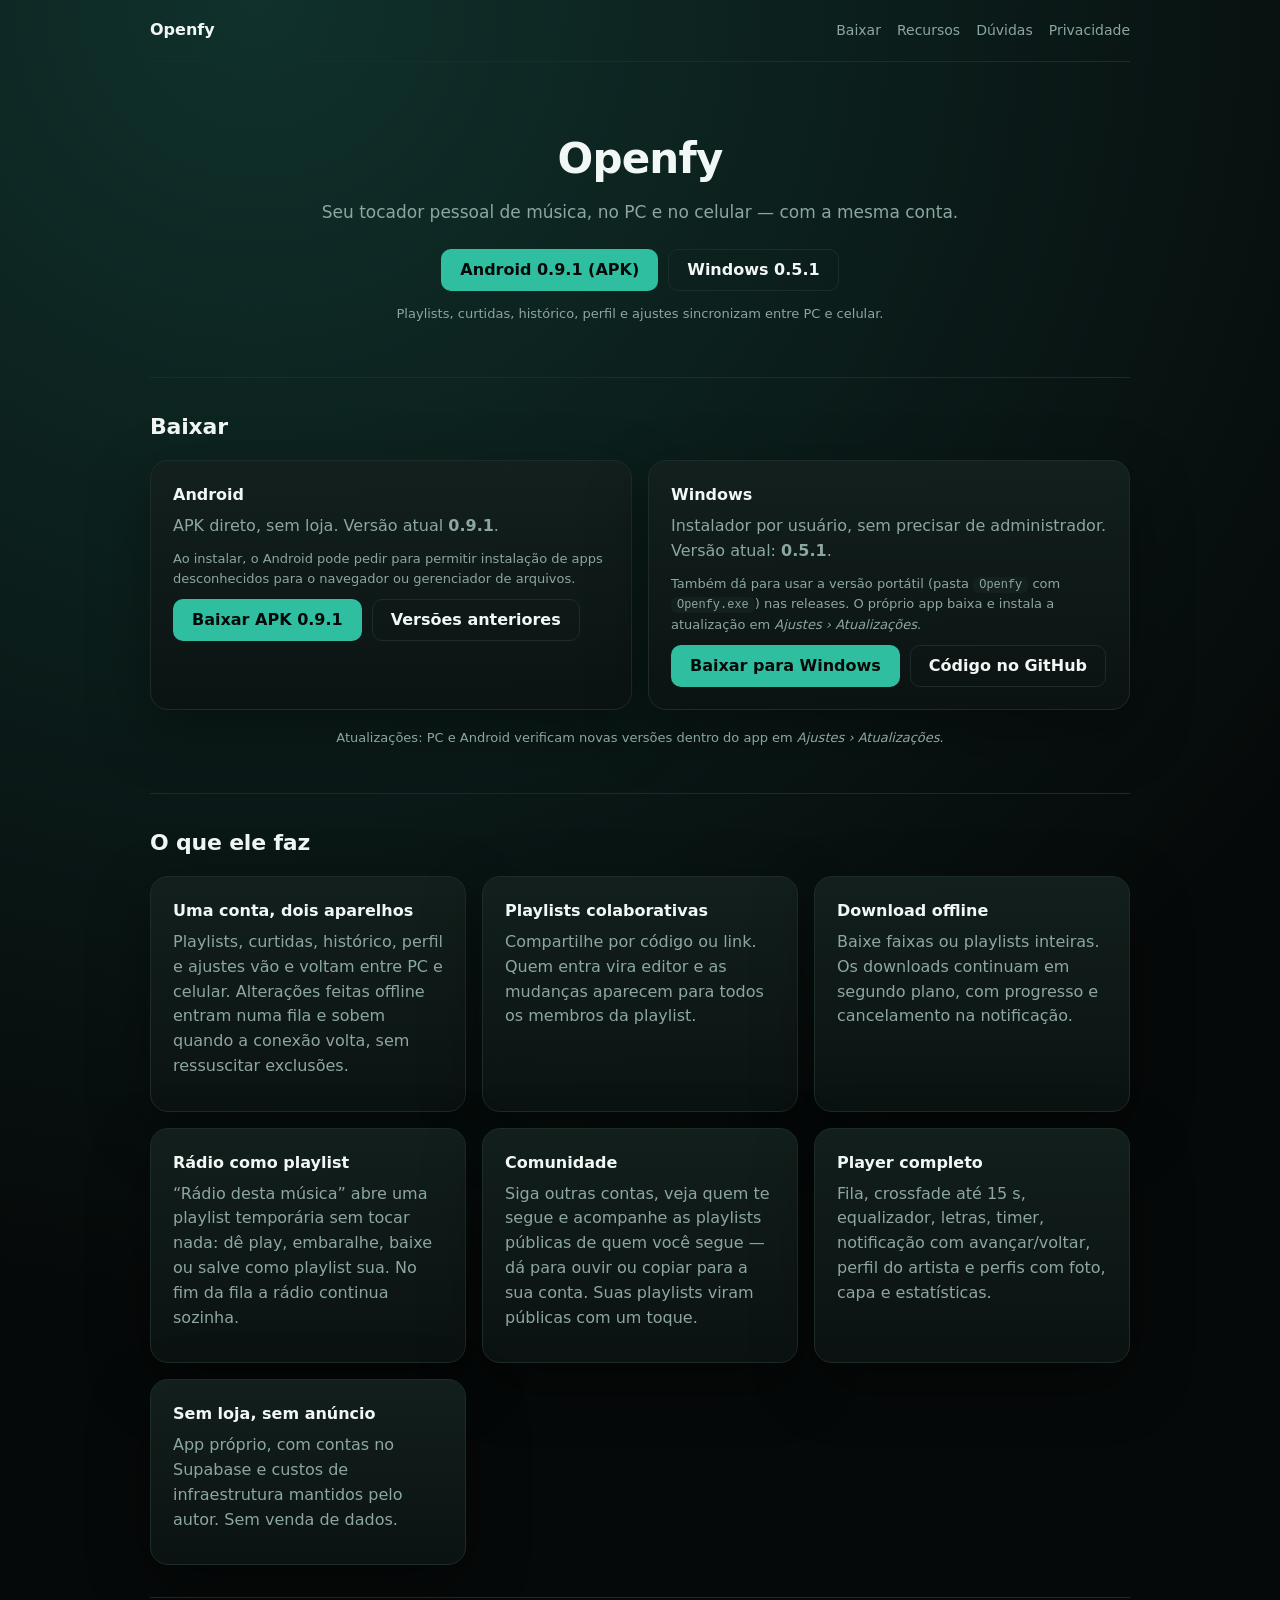
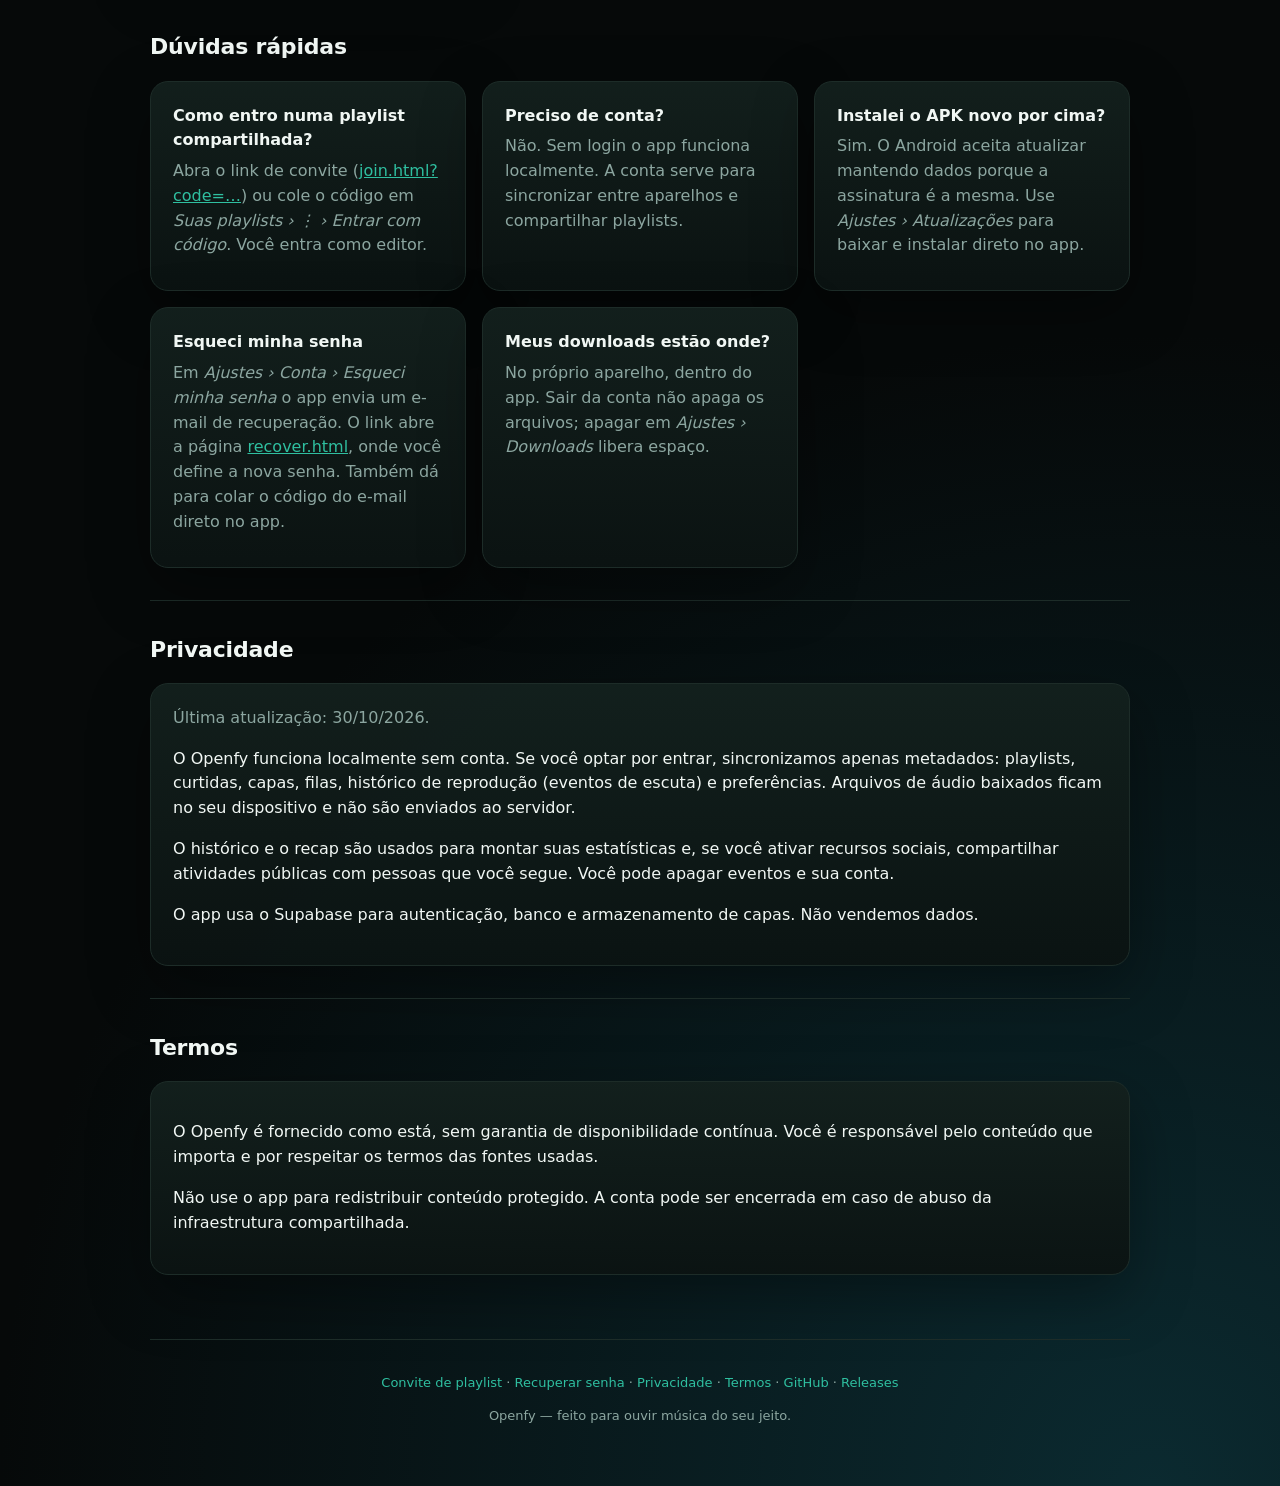
==== site/index.html @ e7d2315b "Desktop 0.5.1 e Android 0.9.1: convite de playlist sem depender da RPC, sync de playlists tolerante " ====
<!doctype html>
<html lang="pt-BR">
<head>
  <meta charset="utf-8">
  <meta name="viewport" content="width=device-width, initial-scale=1">
  <title>Openfy — música no PC e no celular</title>
  <meta name="description" content="Openfy: tocador pessoal de música para Windows e Android, com conta própria, playlists sincronizadas, downloads offline e rádio inteligente.">
  <link rel="stylesheet" href="style.css">
</head>
<body>
  <header class="topbar">
    <a class="brand" href="#inicio">
      <img class="brand-logo" src="https://raw.githubusercontent.com/Leo-bsb/openfy/main/src/main/resources/logo.png" alt="" onerror="this.style.display='none'">
      <span>Openfy</span>
    </a>
    <nav>
      <a href="#download">Baixar</a>
      <a href="#recursos">Recursos</a>
      <a href="#duvidas">Dúvidas</a>
      <a href="#privacidade">Privacidade</a>
    </nav>
  </header>

  <main>
    <section id="inicio" class="hero">
      <img class="logo" src="https://raw.githubusercontent.com/Leo-bsb/openfy/main/src/main/resources/logo.png" alt="Openfy" onerror="this.style.display='none'">
      <h1>Openfy</h1>
      <p class="lead">Seu tocador pessoal de música, no PC e no celular — com a mesma conta.</p>
      <div class="actions">
        <a class="button" href="downloads/Openfy-Android-0.9.1.apk" download>Android 0.9.1 (APK)</a>
        <a class="button ghost" href="https://github.com/Leo-bsb/openfy/releases/tag/v0.5.1" target="_blank" rel="noopener">Windows 0.5.1</a>
      </div>
      <p class="small">Playlists, curtidas, histórico, perfil e ajustes sincronizam entre PC e celular.</p>
    </section>

    <section id="download" class="section">
      <h2>Baixar</h2>
      <div class="grid">
        <article class="card left">
          <h3>Android</h3>
          <p class="muted">APK direto, sem loja. Versão atual <strong>0.9.1</strong>.</p>
          <p class="muted small">Ao instalar, o Android pode pedir para permitir instalação de apps desconhecidos para o navegador ou gerenciador de arquivos.</p>
          <div class="actions left">
            <a class="button" href="downloads/Openfy-Android-0.9.1.apk" download>Baixar APK 0.9.1</a>
            <a class="button ghost" href="https://github.com/Leo-bsb/openfy/releases" target="_blank" rel="noopener">Versões anteriores</a>
          </div>
        </article>
        <article class="card left">
          <h3>Windows</h3>
          <p class="muted">Instalador por usuário, sem precisar de administrador. Versão atual: <strong>0.5.1</strong>.</p>
          <p class="muted small">Também dá para usar a versão portátil (pasta <code>Openfy</code> com <code>Openfy.exe</code>) nas releases. O próprio app baixa e instala a atualização em <em>Ajustes › Atualizações</em>.</p>
          <div class="actions left">
            <a class="button" href="https://github.com/Leo-bsb/openfy/releases/tag/v0.5.1" target="_blank" rel="noopener">Baixar para Windows</a>
            <a class="button ghost" href="https://github.com/Leo-bsb/openfy" target="_blank" rel="noopener">Código no GitHub</a>
          </div>
        </article>
      </div>
      <p class="small center">Atualizações: PC e Android verificam novas versões dentro do app em <em>Ajustes › Atualizações</em>.</p>
    </section>

    <section id="recursos" class="section">
      <h2>O que ele faz</h2>
      <div class="grid">
        <article class="card left"><h3>Uma conta, dois aparelhos</h3><p class="muted">Playlists, curtidas, histórico, perfil e ajustes vão e voltam entre PC e celular. Alterações feitas offline entram numa fila e sobem quando a conexão volta, sem ressuscitar exclusões.</p></article>
        <article class="card left"><h3>Playlists colaborativas</h3><p class="muted">Compartilhe por código ou link. Quem entra vira editor e as mudanças aparecem para todos os membros da playlist.</p></article>
        <article class="card left"><h3>Download offline</h3><p class="muted">Baixe faixas ou playlists inteiras. Os downloads continuam em segundo plano, com progresso e cancelamento na notificação.</p></article>
        <article class="card left"><h3>Rádio como playlist</h3><p class="muted">“Rádio desta música” abre uma playlist temporária sem tocar nada: dê play, embaralhe, baixe ou salve como playlist sua. No fim da fila a rádio continua sozinha.</p></article>
        <article class="card left"><h3>Comunidade</h3><p class="muted">Siga outras contas, veja quem te segue e acompanhe as playlists públicas de quem você segue — dá para ouvir ou copiar para a sua conta. Suas playlists viram públicas com um toque.</p></article>
        <article class="card left"><h3>Player completo</h3><p class="muted">Fila, crossfade até 15&nbsp;s, equalizador, letras, timer, notificação com avançar/voltar, perfil do artista e perfis com foto, capa e estatísticas.</p></article>
        <article class="card left"><h3>Sem loja, sem anúncio</h3><p class="muted">App próprio, com contas no Supabase e custos de infraestrutura mantidos pelo autor. Sem venda de dados.</p></article>
      </div>
    </section>

    <section id="duvidas" class="section">
      <h2>Dúvidas rápidas</h2>
      <div class="grid">
        <article class="card left"><h3>Como entro numa playlist compartilhada?</h3><p class="muted">Abra o link de convite (<a href="join.html">join.html?code=…</a>) ou cole o código em <em>Suas playlists › ⋮ › Entrar com código</em>. Você entra como editor.</p></article>
        <article class="card left"><h3>Preciso de conta?</h3><p class="muted">Não. Sem login o app funciona localmente. A conta serve para sincronizar entre aparelhos e compartilhar playlists.</p></article>
        <article class="card left"><h3>Instalei o APK novo por cima?</h3><p class="muted">Sim. O Android aceita atualizar mantendo dados porque a assinatura é a mesma. Use <em>Ajustes › Atualizações</em> para baixar e instalar direto no app.</p></article>
        <article class="card left"><h3>Esqueci minha senha</h3><p class="muted">Em <em>Ajustes › Conta › Esqueci minha senha</em> o app envia um e-mail de recuperação. O link abre a página <a href="recover.html">recover.html</a>, onde você define a nova senha. Também dá para colar o código do e-mail direto no app.</p></article>
        <article class="card left"><h3>Meus downloads estão onde?</h3><p class="muted">No próprio aparelho, dentro do app. Sair da conta não apaga os arquivos; apagar em <em>Ajustes › Downloads</em> libera espaço.</p></article>
      </div>
    </section>

    <section id="privacidade" class="section">
      <h2>Privacidade</h2>
      <article class="card left">
        <p class="muted">Última atualização: 30/10/2026.</p>
        <p>O Openfy funciona localmente sem conta. Se você optar por entrar, sincronizamos apenas metadados: playlists, curtidas, capas, filas, histórico de reprodução (eventos de escuta) e preferências. Arquivos de áudio baixados ficam no seu dispositivo e não são enviados ao servidor.</p>
        <p>O histórico e o recap são usados para montar suas estatísticas e, se você ativar recursos sociais, compartilhar atividades públicas com pessoas que você segue. Você pode apagar eventos e sua conta.</p>
        <p>O app usa o Supabase para autenticação, banco e armazenamento de capas. Não vendemos dados.</p>
      </article>
    </section>

    <section id="termos" class="section">
      <h2>Termos</h2>
      <article class="card left">
        <p>O Openfy é fornecido como está, sem garantia de disponibilidade contínua. Você é responsável pelo conteúdo que importa e por respeitar os termos das fontes usadas.</p>
        <p>Não use o app para redistribuir conteúdo protegido. A conta pode ser encerrada em caso de abuso da infraestrutura compartilhada.</p>
      </article>
    </section>
  </main>

  <footer>
    <p>
      <a href="join.html">Convite de playlist</a> ·
      <a href="recover.html">Recuperar senha</a> ·
      <a href="privacy.html">Privacidade</a> ·
      <a href="terms.html">Termos</a> ·
      <a href="https://github.com/Leo-bsb/openfy" target="_blank" rel="noopener">GitHub</a> ·
      <a href="https://github.com/Leo-bsb/openfy/releases" target="_blank" rel="noopener">Releases</a>
    </p>
    <p class="small">Openfy — feito para ouvir música do seu jeito.</p>
  </footer>
</body>
</html>
---- site/style.css ----
:root {
  color-scheme: dark;
  --ink: #060909;
  --panel: #0b1312;
  --panel-high: #13201d;
  --line: #1d2c28;
  --text: #f1f7f4;
  --muted: #8ca6a0;
  --accent: #2fbfa0;
  --accent2: #19d3e6;
}

* { box-sizing: border-box; }

body {
  margin: 0;
  min-height: 100vh;
  padding: 0 24px 48px;
  background:
    radial-gradient(circle at 20% 0%, #10312c 0, transparent 40%),
    radial-gradient(circle at 90% 100%, #0b2a30 0, transparent 35%),
    var(--ink);
  color: var(--text);
  font-family: "Segoe UI", system-ui, -apple-system, sans-serif;
  line-height: 1.55;
}

a { color: var(--accent); }

.topbar {
  max-width: 980px;
  margin: 0 auto;
  padding: 18px 0;
  display: flex;
  align-items: center;
  justify-content: space-between;
  gap: 16px;
  border-bottom: 1px solid var(--line);
}

.brand {
  display: inline-flex;
  align-items: center;
  gap: 10px;
  color: var(--text);
  text-decoration: none;
  font-weight: 700;
}

.brand-logo { width: 30px; height: 30px; object-fit: contain; }

.topbar nav { display: flex; flex-wrap: wrap; gap: 16px; }
.topbar nav a { color: var(--muted); text-decoration: none; font-size: 14px; }
.topbar nav a:hover { color: var(--text); }

main { max-width: 980px; margin: 0 auto; }

.hero {
  padding: 64px 0 40px;
  text-align: center;
}

.logo {
  width: 84px;
  height: 84px;
  object-fit: contain;
  margin-bottom: 12px;
}

h1 {
  margin: 0 0 8px;
  font-size: 42px;
  letter-spacing: -.8px;
}

h2 {
  margin: 0 0 16px;
  font-size: 22px;
  letter-spacing: -.2px;
}

h3 { margin: 0 0 6px; font-size: 16px; }

.lead { color: var(--muted); font-size: 17px; margin: 0 0 24px; }
.muted { color: var(--muted); margin: 0 0 10px; }
.small { color: var(--muted); font-size: 13px; }
.center { text-align: center; margin-top: 18px; }

.section {
  padding: 32px 0;
  border-top: 1px solid var(--line);
  scroll-margin-top: 16px;
}

.grid {
  display: grid;
  grid-template-columns: repeat(auto-fit, minmax(280px, 1fr));
  gap: 16px;
}

.card {
  width: 100%;
  padding: 22px;
  border: 1px solid var(--line);
  border-radius: 18px;
  background: linear-gradient(180deg, rgba(19, 32, 29, .96), rgba(11, 19, 18, .96));
  box-shadow: 0 20px 60px rgba(0, 0, 0, .35);
  text-align: center;
}

.card.left { text-align: left; }

.actions {
  display: flex;
  flex-wrap: wrap;
  gap: 10px;
  justify-content: center;
  margin-top: 8px;
}

.actions.left { justify-content: flex-start; }

.button {
  display: inline-flex;
  align-items: center;
  justify-content: center;
  min-height: 42px;
  padding: 0 18px;
  border: 1px solid transparent;
  border-radius: 10px;
  background: var(--accent);
  color: var(--ink);
  font-weight: 700;
  text-decoration: none;
  cursor: pointer;
}

.button.ghost {
  background: transparent;
  border-color: var(--line);
  color: var(--text);
}

.button:disabled { opacity: .45; cursor: not-allowed; }

code {
  background: var(--panel-high);
  border-radius: 6px;
  padding: 1px 6px;
  font-size: .92em;
}

.code {
  margin: 18px 0;
  padding: 16px;
  border: 1px solid var(--line);
  border-radius: 12px;
  background: var(--panel);
  color: var(--accent);
  font-size: 26px;
  font-weight: 700;
  letter-spacing: 2px;
  word-break: break-all;
  text-align: center;
}

footer {
  max-width: 980px;
  margin: 32px auto 0;
  padding-top: 20px;
  border-top: 1px solid var(--line);
  text-align: center;
  color: var(--muted);
  font-size: 13px;
}

footer a { color: var(--accent); text-decoration: none; }

@media (max-width: 620px) {
  body { padding: 0 16px 32px; }
  .topbar { flex-direction: column; align-items: flex-start; }
  .hero { padding: 40px 0 24px; }
  h1 { font-size: 30px; }
  .lead { font-size: 15px; }
  .code { font-size: 20px; }
}
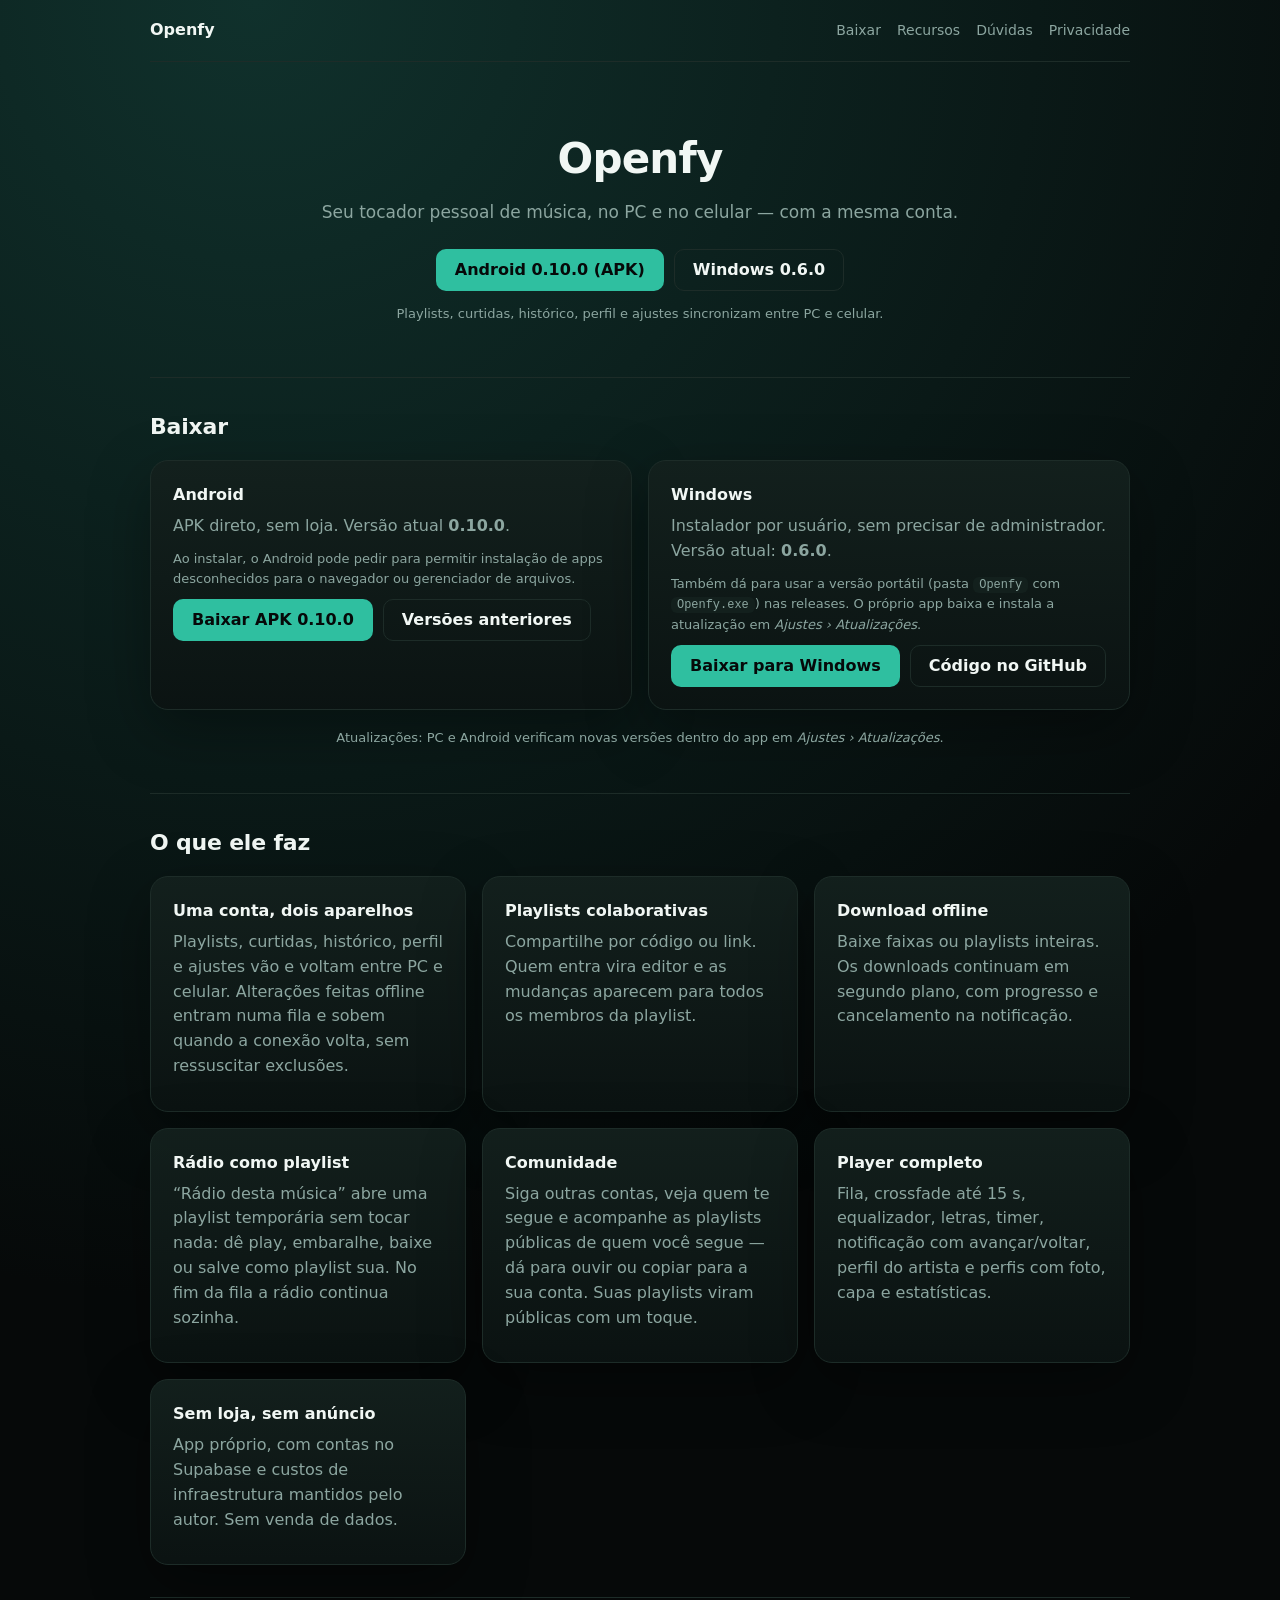
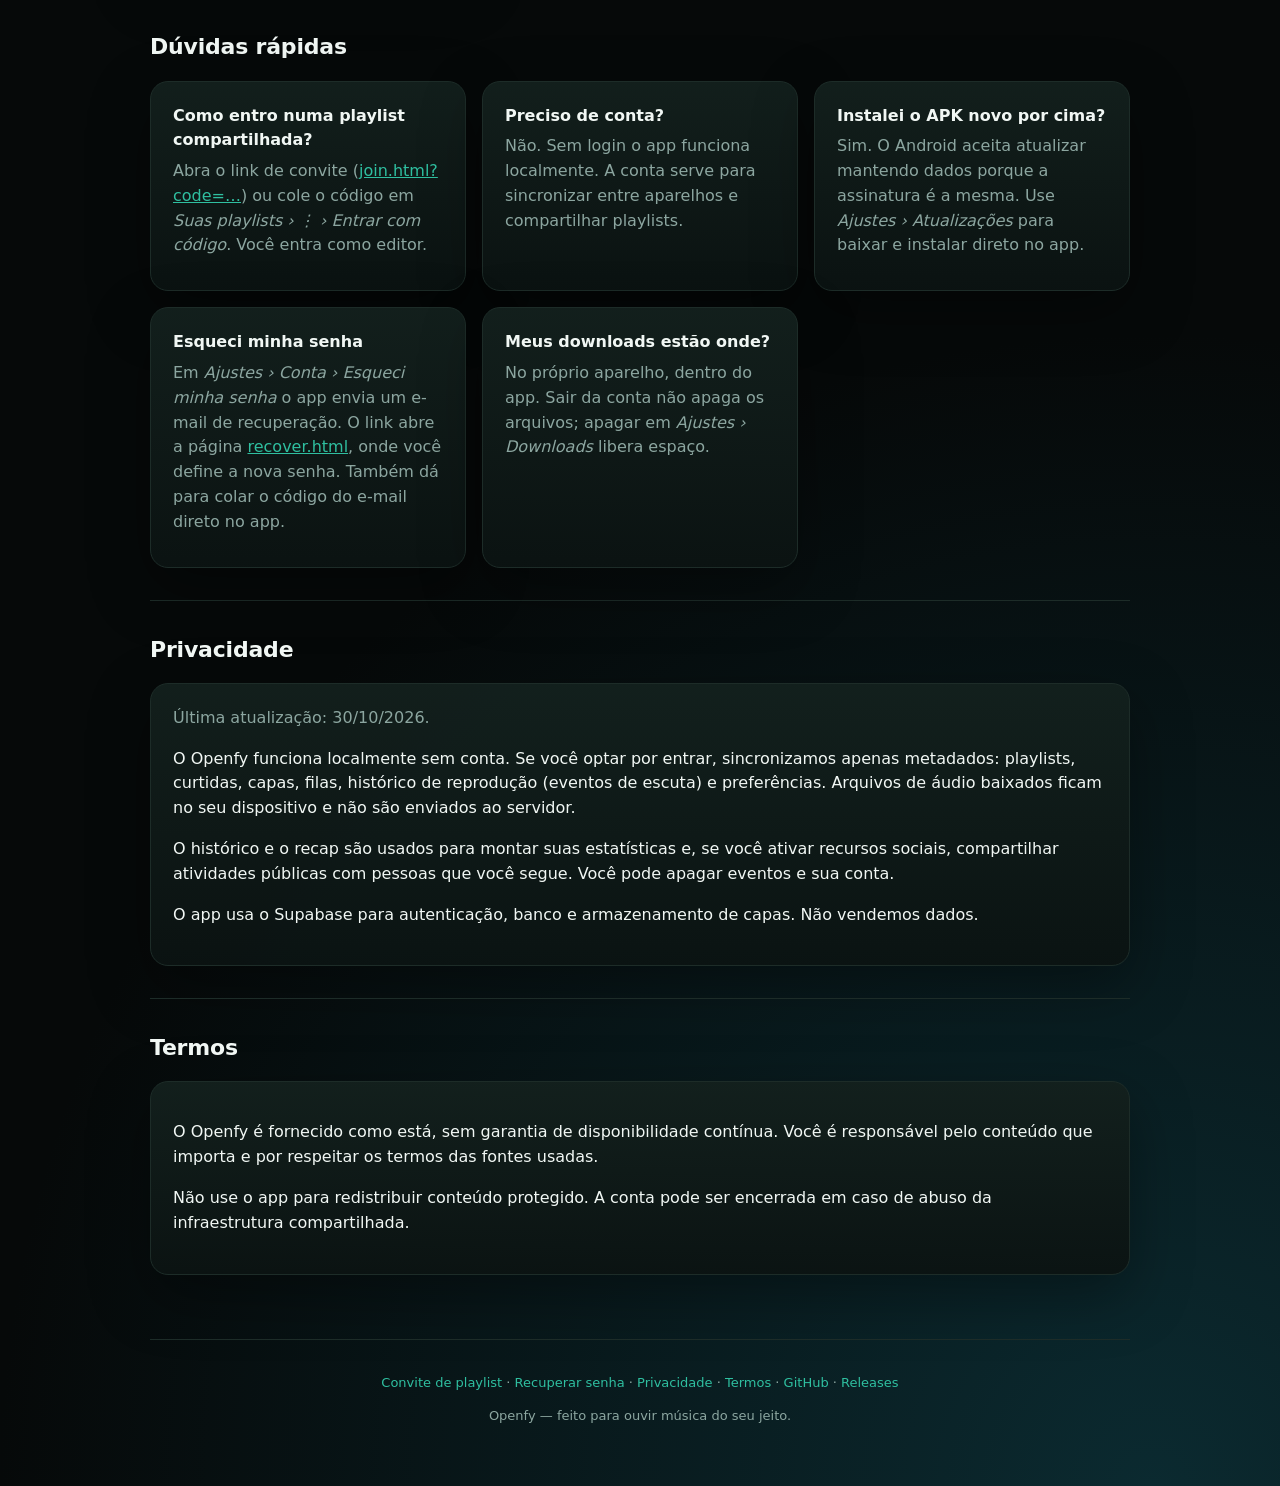
==== commit d1cfb414: "Desktop 0.6.0 e Android 0.10.0: musicas locais, ouvindo agora na comunidade, player e recap renovado" ====
--- a/site/index.html
+++ b/site/index.html
@@ -27,8 +27,8 @@
       <h1>Openfy</h1>
       <p class="lead">Seu tocador pessoal de música, no PC e no celular — com a mesma conta.</p>
       <div class="actions">
-        <a class="button" href="downloads/Openfy-Android-0.9.1.apk" download>Android 0.9.1 (APK)</a>
-        <a class="button ghost" href="https://github.com/Leo-bsb/openfy/releases/tag/v0.5.1" target="_blank" rel="noopener">Windows 0.5.1</a>
+        <a class="button" href="downloads/Openfy-Android-0.10.0.apk" download>Android 0.10.0 (APK)</a>
+        <a class="button ghost" href="https://github.com/Leo-bsb/openfy/releases/tag/v0.6.0" target="_blank" rel="noopener">Windows 0.6.0</a>
       </div>
       <p class="small">Playlists, curtidas, histórico, perfil e ajustes sincronizam entre PC e celular.</p>
     </section>
@@ -38,19 +38,19 @@
       <div class="grid">
         <article class="card left">
           <h3>Android</h3>
-          <p class="muted">APK direto, sem loja. Versão atual <strong>0.9.1</strong>.</p>
+          <p class="muted">APK direto, sem loja. Versão atual <strong>0.10.0</strong>.</p>
           <p class="muted small">Ao instalar, o Android pode pedir para permitir instalação de apps desconhecidos para o navegador ou gerenciador de arquivos.</p>
           <div class="actions left">
-            <a class="button" href="downloads/Openfy-Android-0.9.1.apk" download>Baixar APK 0.9.1</a>
+            <a class="button" href="downloads/Openfy-Android-0.10.0.apk" download>Baixar APK 0.10.0</a>
             <a class="button ghost" href="https://github.com/Leo-bsb/openfy/releases" target="_blank" rel="noopener">Versões anteriores</a>
           </div>
         </article>
         <article class="card left">
           <h3>Windows</h3>
-          <p class="muted">Instalador por usuário, sem precisar de administrador. Versão atual: <strong>0.5.1</strong>.</p>
+          <p class="muted">Instalador por usuário, sem precisar de administrador. Versão atual: <strong>0.6.0</strong>.</p>
           <p class="muted small">Também dá para usar a versão portátil (pasta <code>Openfy</code> com <code>Openfy.exe</code>) nas releases. O próprio app baixa e instala a atualização em <em>Ajustes › Atualizações</em>.</p>
           <div class="actions left">
-            <a class="button" href="https://github.com/Leo-bsb/openfy/releases/tag/v0.5.1" target="_blank" rel="noopener">Baixar para Windows</a>
+            <a class="button" href="https://github.com/Leo-bsb/openfy/releases/tag/v0.6.0" target="_blank" rel="noopener">Baixar para Windows</a>
             <a class="button ghost" href="https://github.com/Leo-bsb/openfy" target="_blank" rel="noopener">Código no GitHub</a>
           </div>
         </article>
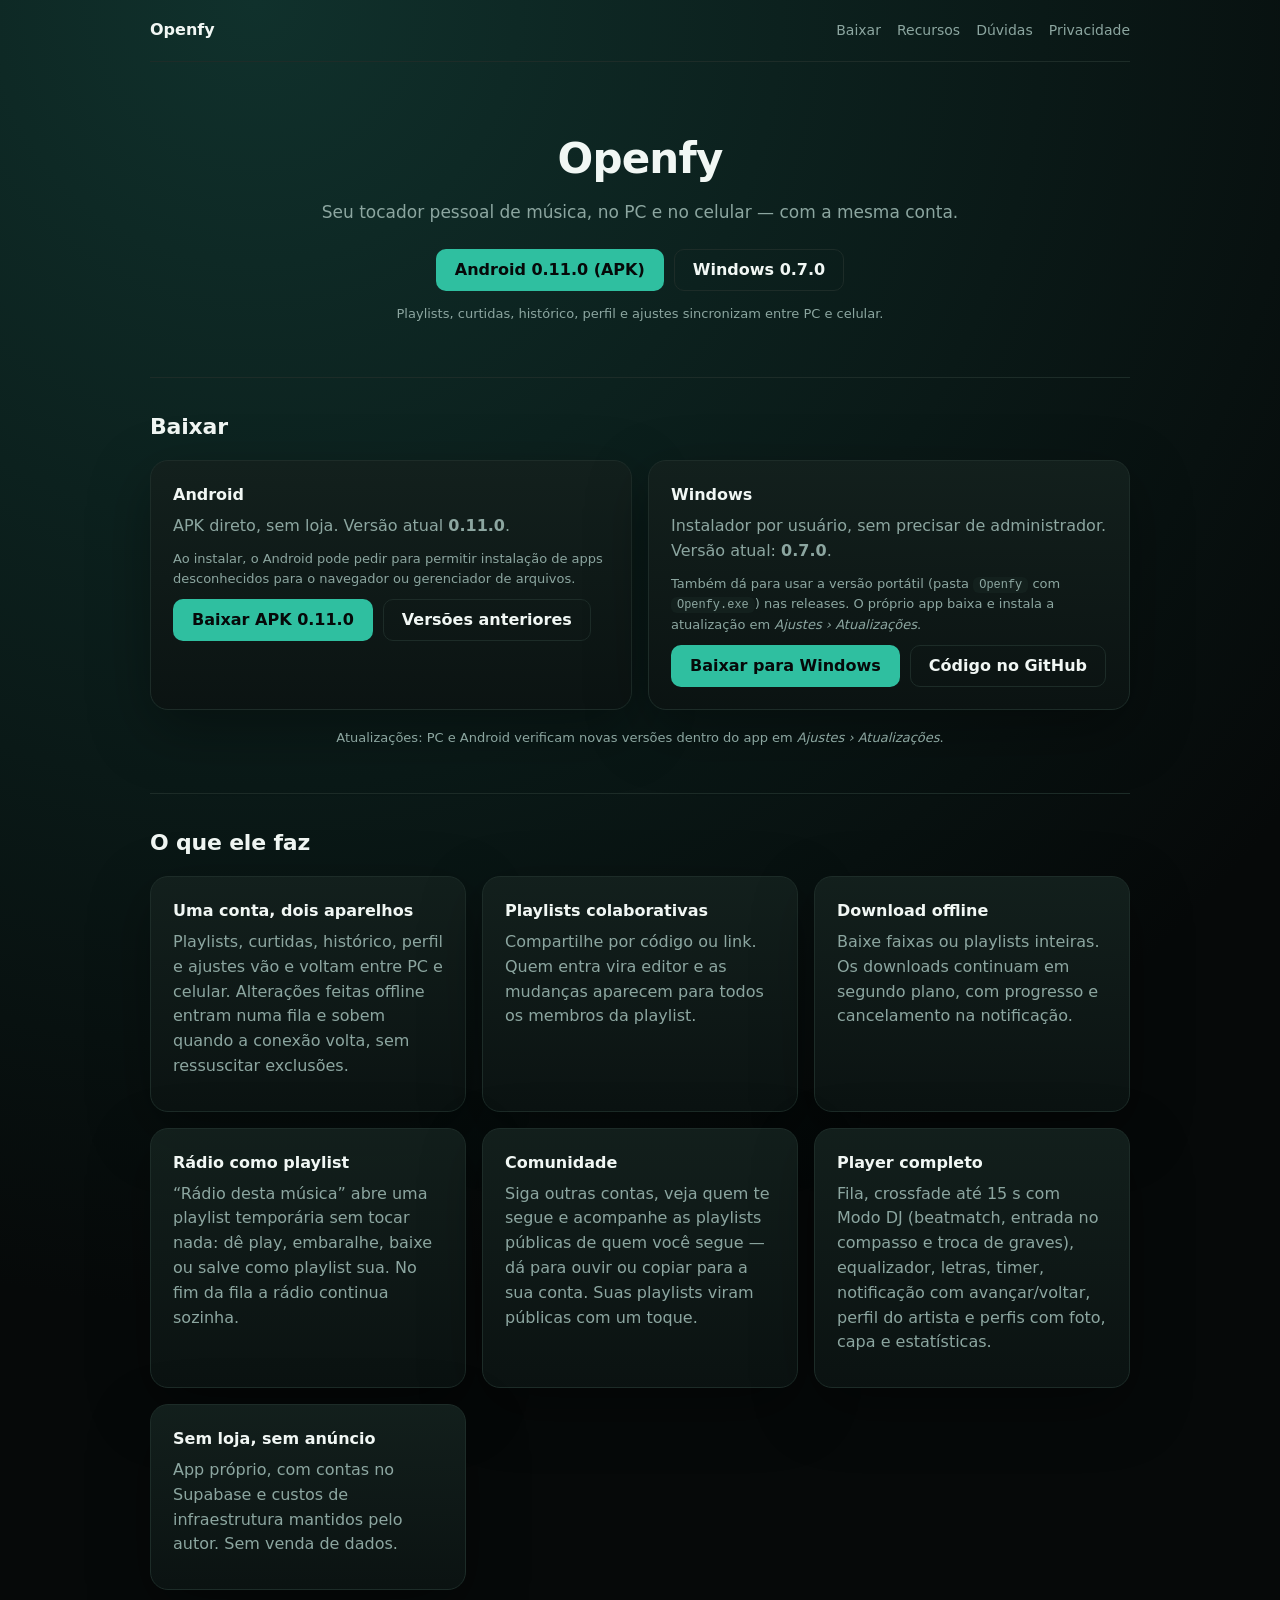
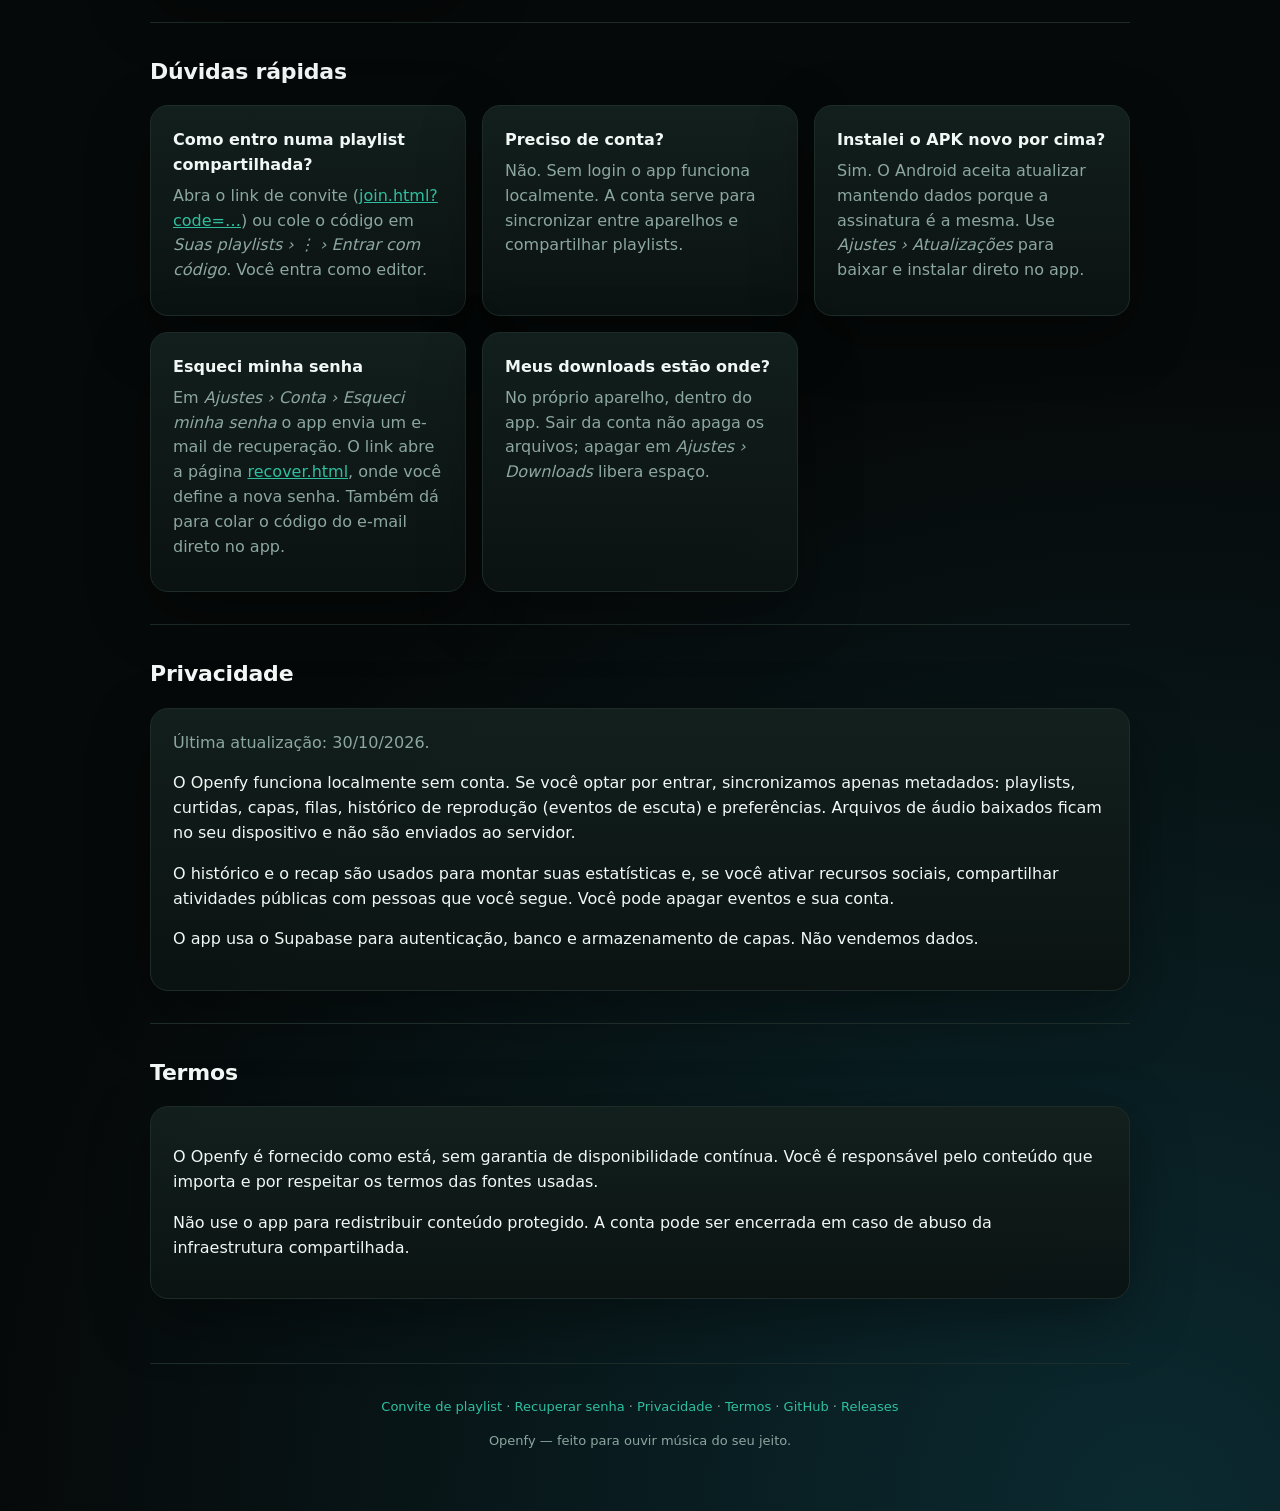
==== commit 420fffba: "Site e docs: 0.7.0 / 0.11.0 com Modo DJ" ====
--- a/site/index.html
+++ b/site/index.html
@@ -27,8 +27,8 @@
       <h1>Openfy</h1>
       <p class="lead">Seu tocador pessoal de música, no PC e no celular — com a mesma conta.</p>
       <div class="actions">
-        <a class="button" href="downloads/Openfy-Android-0.10.0.apk" download>Android 0.10.0 (APK)</a>
-        <a class="button ghost" href="https://github.com/Leo-bsb/openfy/releases/tag/v0.6.0" target="_blank" rel="noopener">Windows 0.6.0</a>
+        <a class="button" href="downloads/Openfy-Android-0.11.0.apk" download>Android 0.11.0 (APK)</a>
+        <a class="button ghost" href="https://github.com/Leo-bsb/openfy/releases/tag/v0.7.0" target="_blank" rel="noopener">Windows 0.7.0</a>
       </div>
       <p class="small">Playlists, curtidas, histórico, perfil e ajustes sincronizam entre PC e celular.</p>
     </section>
@@ -38,19 +38,19 @@
       <div class="grid">
         <article class="card left">
           <h3>Android</h3>
-          <p class="muted">APK direto, sem loja. Versão atual <strong>0.10.0</strong>.</p>
+          <p class="muted">APK direto, sem loja. Versão atual <strong>0.11.0</strong>.</p>
           <p class="muted small">Ao instalar, o Android pode pedir para permitir instalação de apps desconhecidos para o navegador ou gerenciador de arquivos.</p>
           <div class="actions left">
-            <a class="button" href="downloads/Openfy-Android-0.10.0.apk" download>Baixar APK 0.10.0</a>
+            <a class="button" href="downloads/Openfy-Android-0.11.0.apk" download>Baixar APK 0.11.0</a>
             <a class="button ghost" href="https://github.com/Leo-bsb/openfy/releases" target="_blank" rel="noopener">Versões anteriores</a>
           </div>
         </article>
         <article class="card left">
           <h3>Windows</h3>
-          <p class="muted">Instalador por usuário, sem precisar de administrador. Versão atual: <strong>0.6.0</strong>.</p>
+          <p class="muted">Instalador por usuário, sem precisar de administrador. Versão atual: <strong>0.7.0</strong>.</p>
           <p class="muted small">Também dá para usar a versão portátil (pasta <code>Openfy</code> com <code>Openfy.exe</code>) nas releases. O próprio app baixa e instala a atualização em <em>Ajustes › Atualizações</em>.</p>
           <div class="actions left">
-            <a class="button" href="https://github.com/Leo-bsb/openfy/releases/tag/v0.6.0" target="_blank" rel="noopener">Baixar para Windows</a>
+            <a class="button" href="https://github.com/Leo-bsb/openfy/releases/tag/v0.7.0" target="_blank" rel="noopener">Baixar para Windows</a>
             <a class="button ghost" href="https://github.com/Leo-bsb/openfy" target="_blank" rel="noopener">Código no GitHub</a>
           </div>
         </article>
@@ -66,7 +66,7 @@
         <article class="card left"><h3>Download offline</h3><p class="muted">Baixe faixas ou playlists inteiras. Os downloads continuam em segundo plano, com progresso e cancelamento na notificação.</p></article>
         <article class="card left"><h3>Rádio como playlist</h3><p class="muted">“Rádio desta música” abre uma playlist temporária sem tocar nada: dê play, embaralhe, baixe ou salve como playlist sua. No fim da fila a rádio continua sozinha.</p></article>
         <article class="card left"><h3>Comunidade</h3><p class="muted">Siga outras contas, veja quem te segue e acompanhe as playlists públicas de quem você segue — dá para ouvir ou copiar para a sua conta. Suas playlists viram públicas com um toque.</p></article>
-        <article class="card left"><h3>Player completo</h3><p class="muted">Fila, crossfade até 15&nbsp;s, equalizador, letras, timer, notificação com avançar/voltar, perfil do artista e perfis com foto, capa e estatísticas.</p></article>
+        <article class="card left"><h3>Player completo</h3><p class="muted">Fila, crossfade até 15&nbsp;s com Modo DJ (beatmatch, entrada no compasso e troca de graves), equalizador, letras, timer, notificação com avançar/voltar, perfil do artista e perfis com foto, capa e estatísticas.</p></article>
         <article class="card left"><h3>Sem loja, sem anúncio</h3><p class="muted">App próprio, com contas no Supabase e custos de infraestrutura mantidos pelo autor. Sem venda de dados.</p></article>
       </div>
     </section>
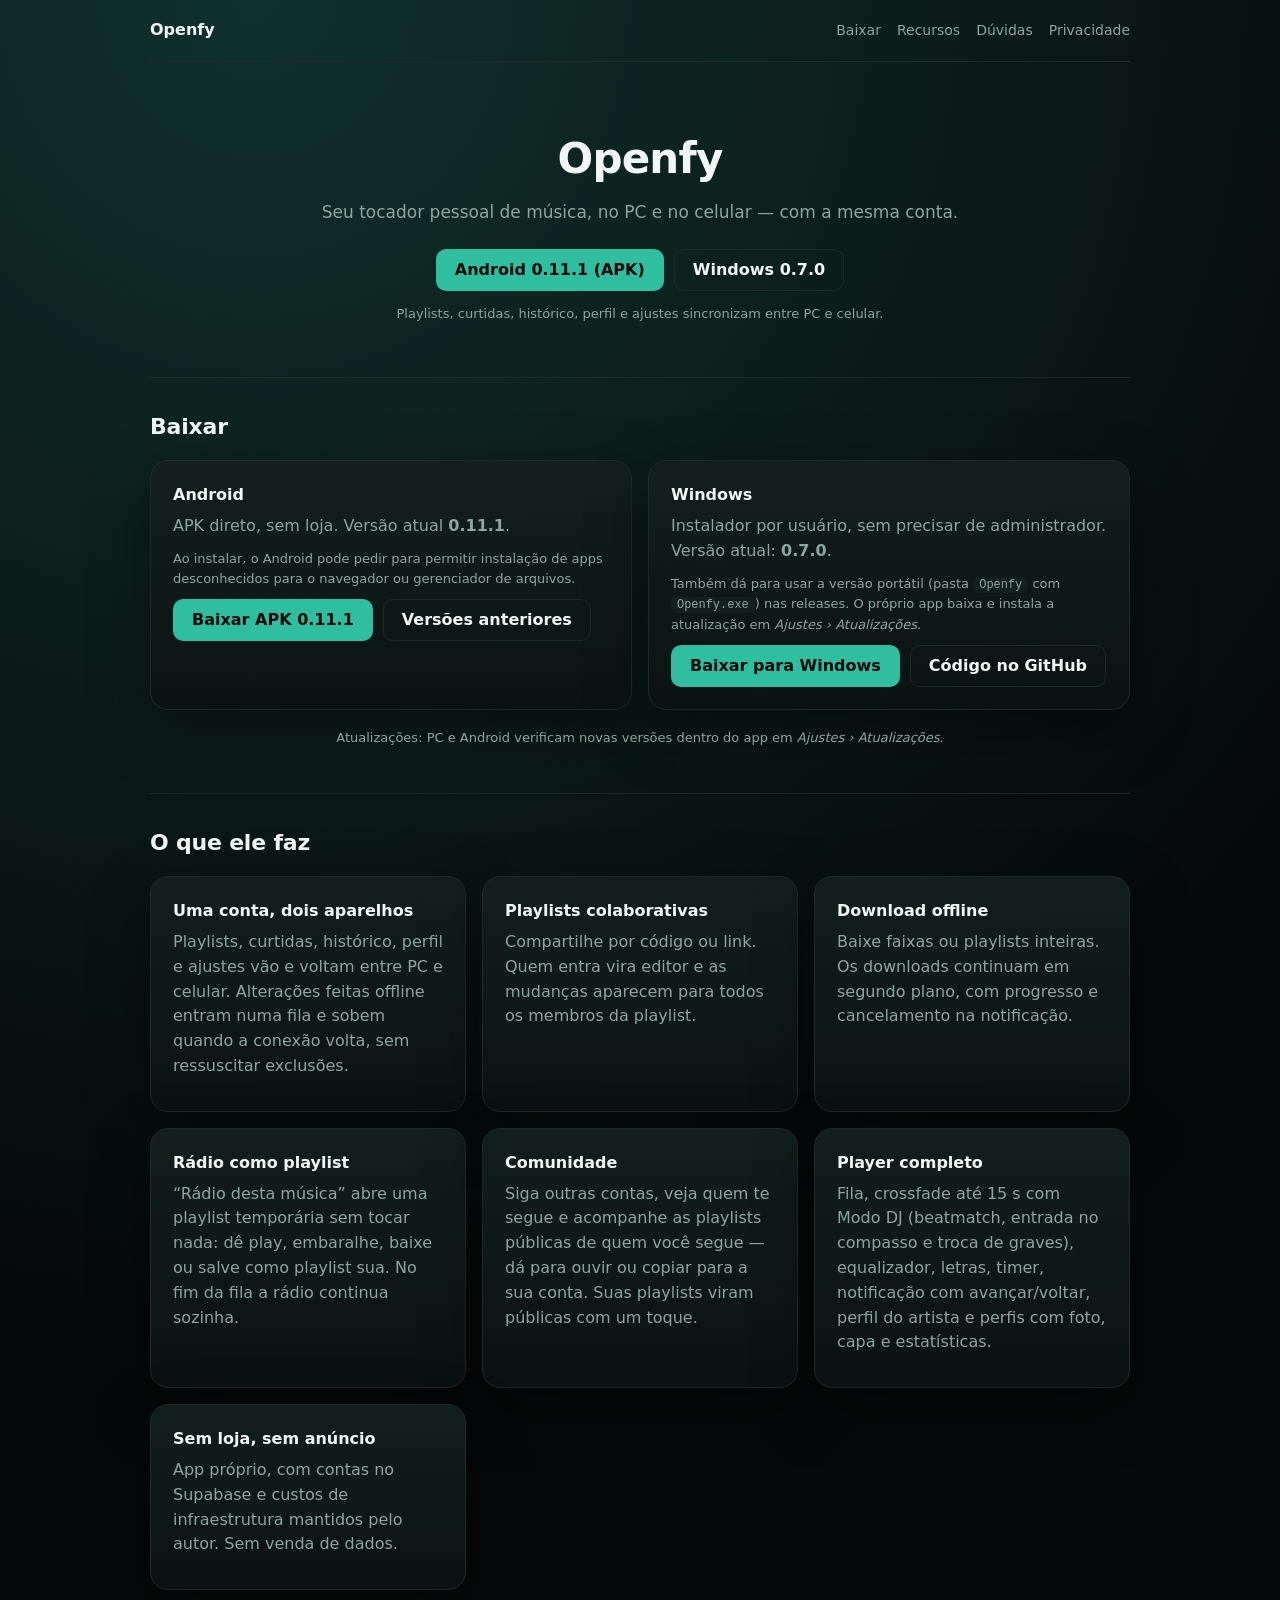
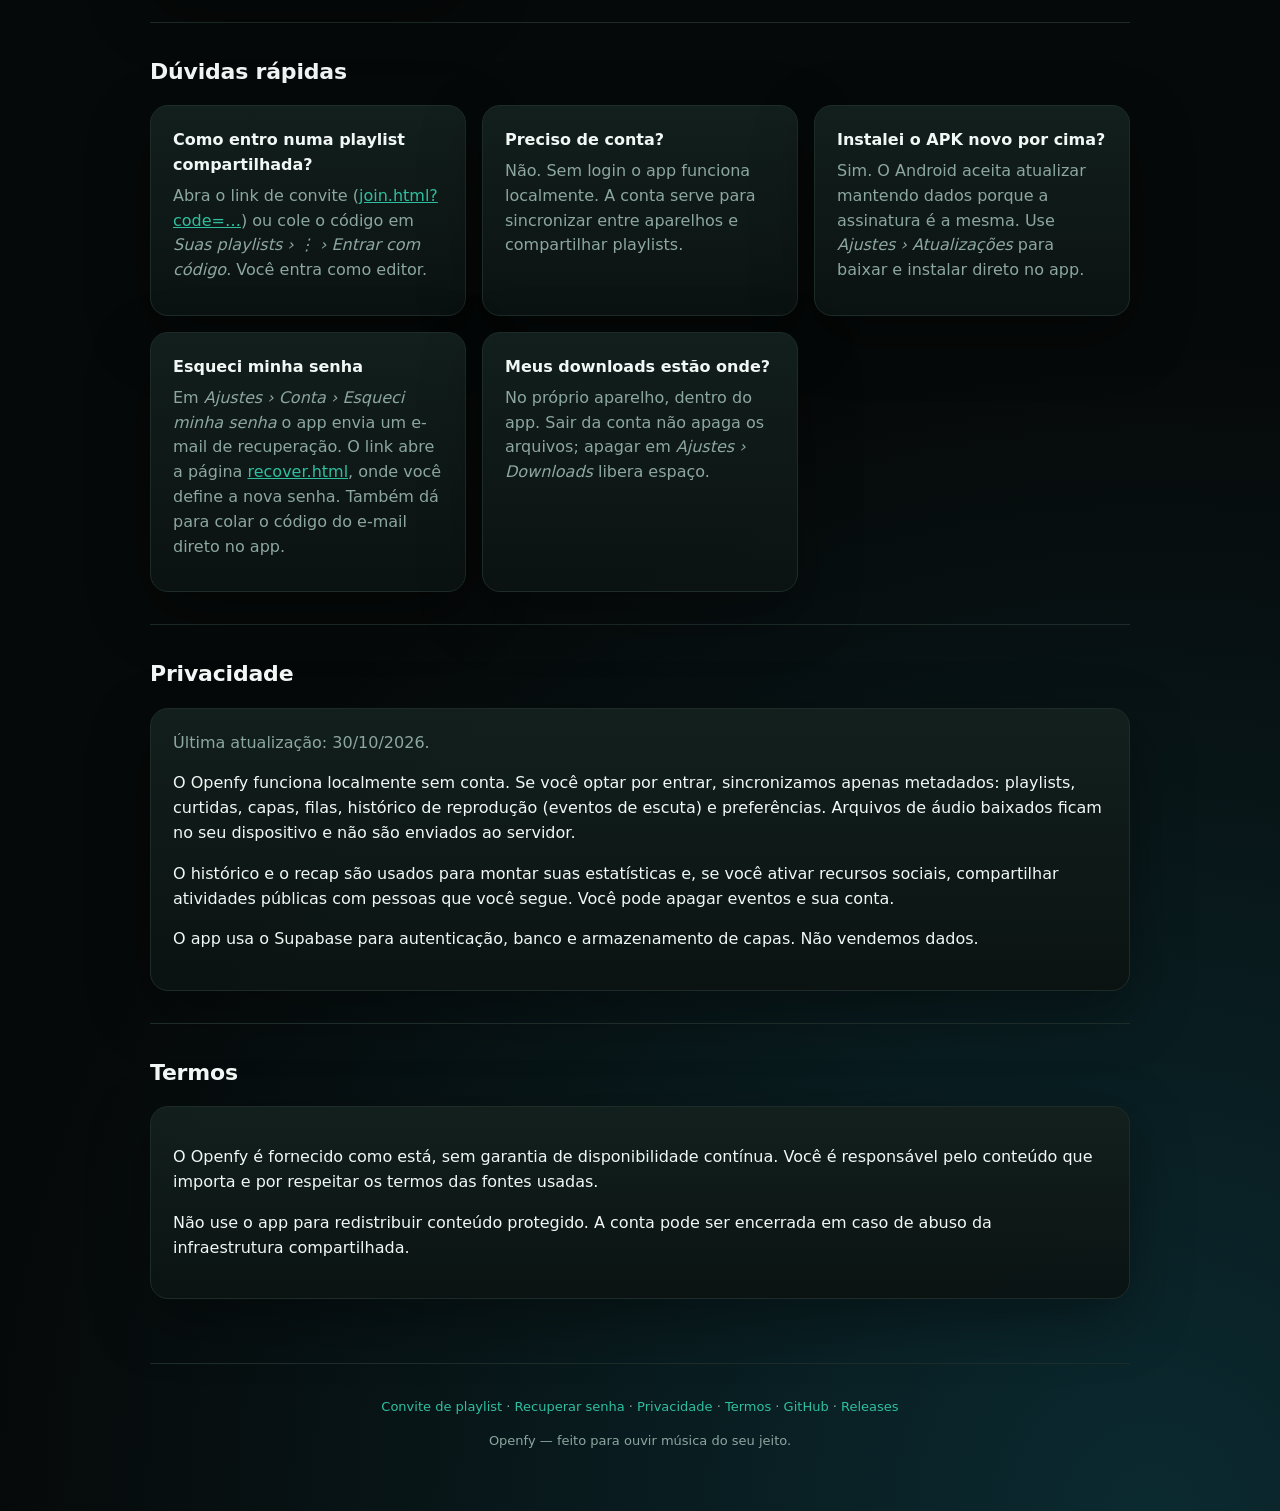
==== commit 144c0645: "Android 0.11.1: inicia o fade no compasso exato, sem esperar o tick da interface" ====
--- a/site/index.html
+++ b/site/index.html
@@ -27,7 +27,7 @@
       <h1>Openfy</h1>
       <p class="lead">Seu tocador pessoal de música, no PC e no celular — com a mesma conta.</p>
       <div class="actions">
-        <a class="button" href="downloads/Openfy-Android-0.11.0.apk" download>Android 0.11.0 (APK)</a>
+        <a class="button" href="downloads/Openfy-Android-0.11.1.apk" download>Android 0.11.1 (APK)</a>
         <a class="button ghost" href="https://github.com/Leo-bsb/openfy/releases/tag/v0.7.0" target="_blank" rel="noopener">Windows 0.7.0</a>
       </div>
       <p class="small">Playlists, curtidas, histórico, perfil e ajustes sincronizam entre PC e celular.</p>
@@ -38,10 +38,10 @@
       <div class="grid">
         <article class="card left">
           <h3>Android</h3>
-          <p class="muted">APK direto, sem loja. Versão atual <strong>0.11.0</strong>.</p>
+          <p class="muted">APK direto, sem loja. Versão atual <strong>0.11.1</strong>.</p>
           <p class="muted small">Ao instalar, o Android pode pedir para permitir instalação de apps desconhecidos para o navegador ou gerenciador de arquivos.</p>
           <div class="actions left">
-            <a class="button" href="downloads/Openfy-Android-0.11.0.apk" download>Baixar APK 0.11.0</a>
+            <a class="button" href="downloads/Openfy-Android-0.11.1.apk" download>Baixar APK 0.11.1</a>
             <a class="button ghost" href="https://github.com/Leo-bsb/openfy/releases" target="_blank" rel="noopener">Versões anteriores</a>
           </div>
         </article>
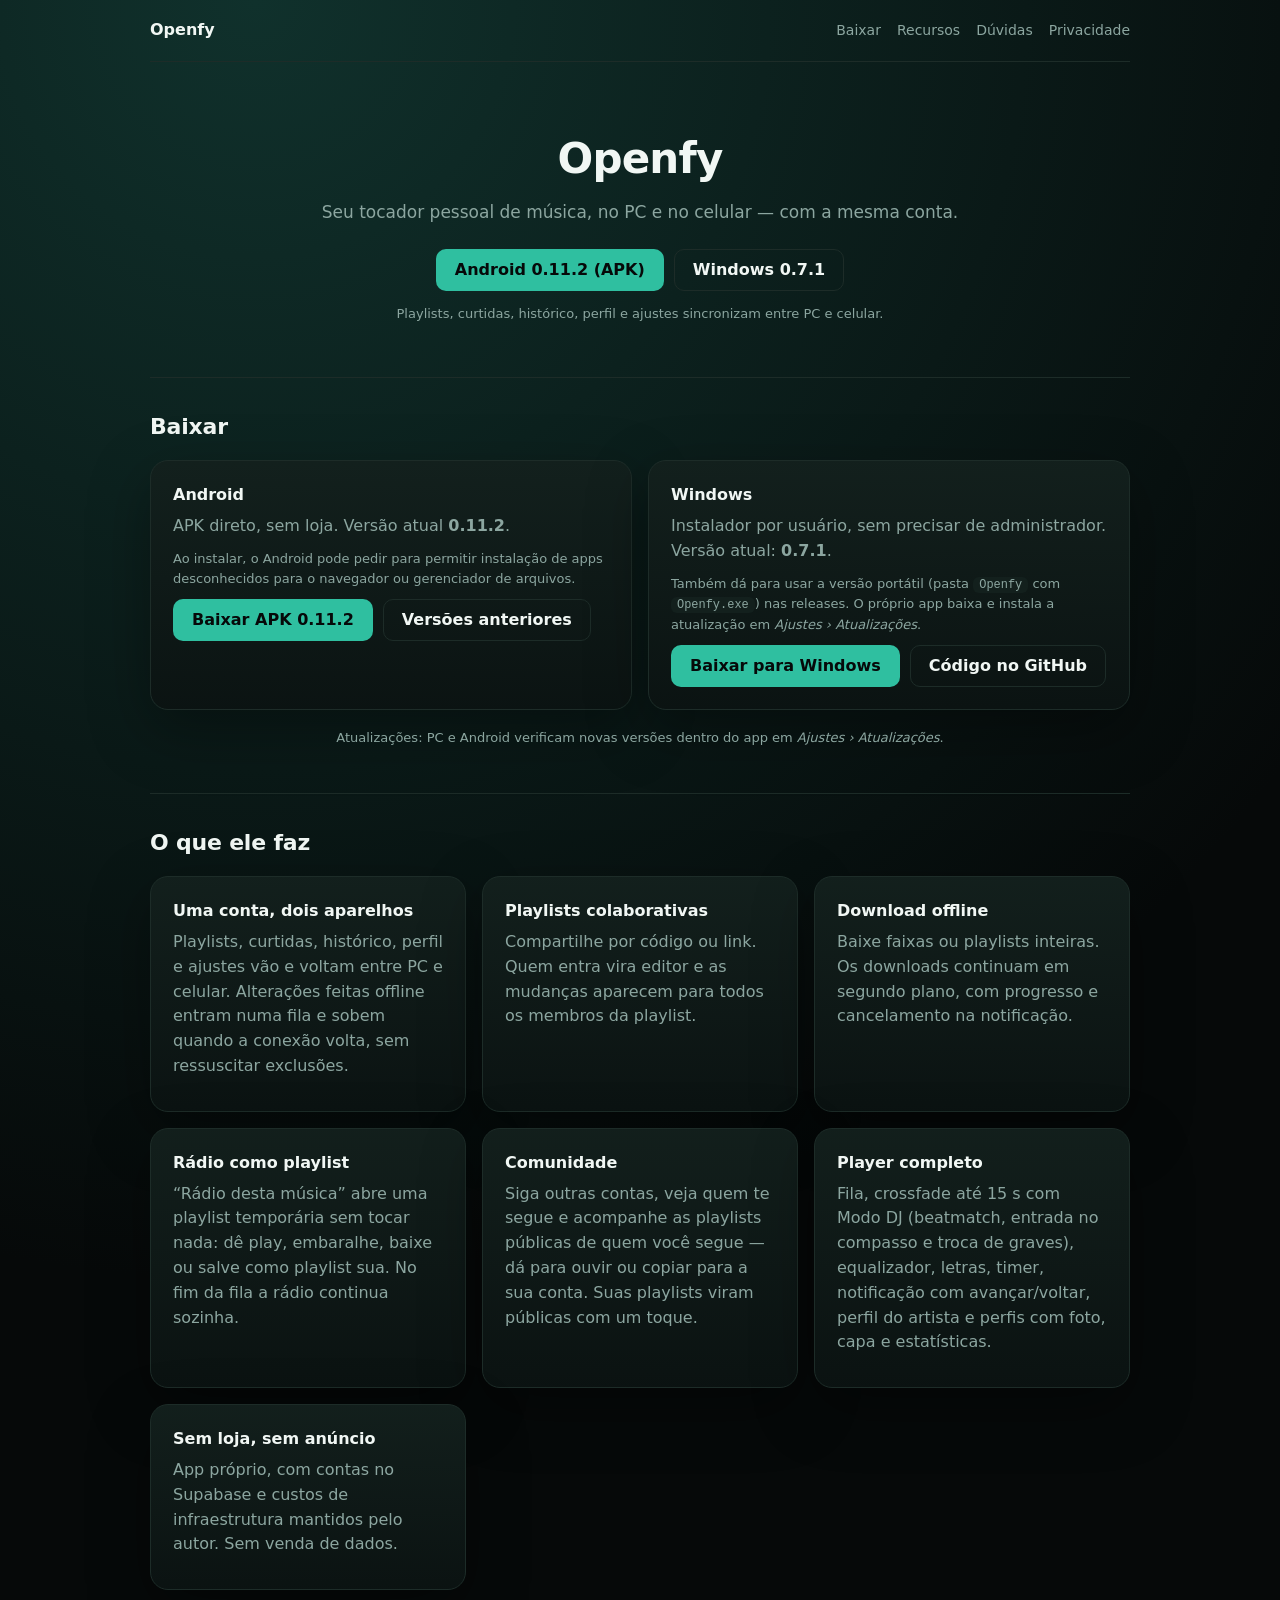
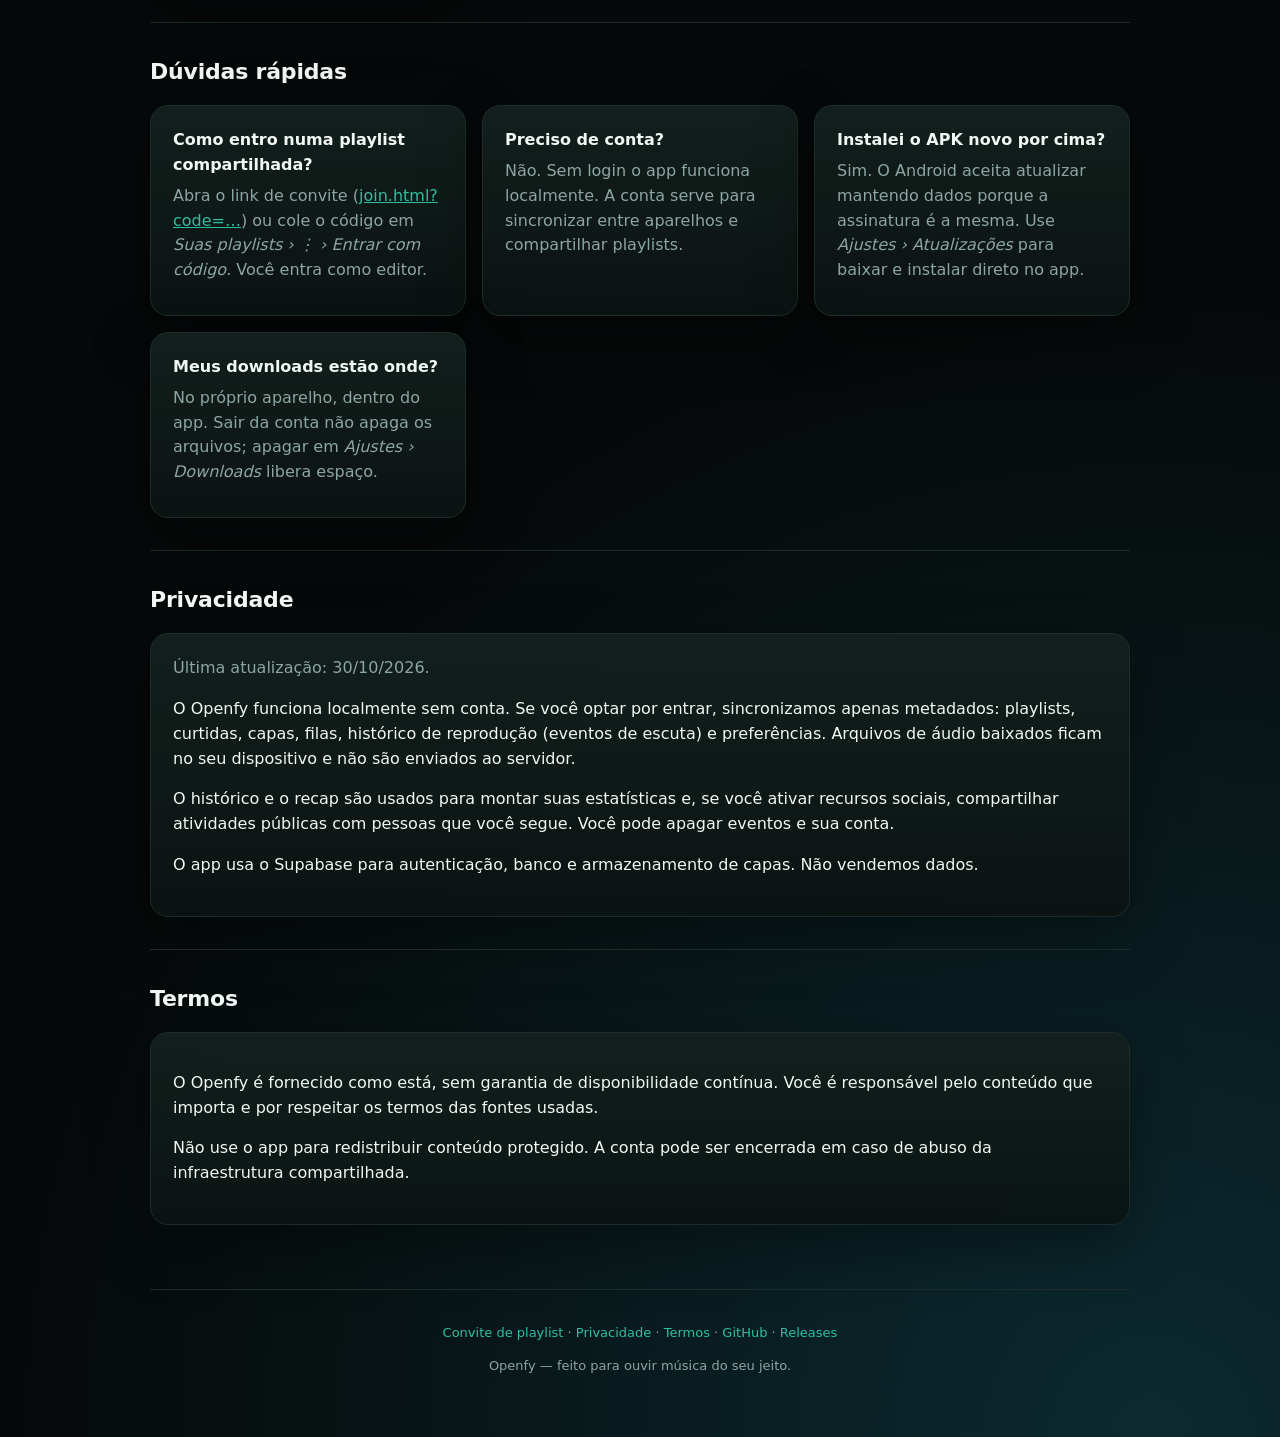
==== commit ef192191: "Desktop 0.7.1 e Android 0.11.2: oculta Esqueci minha senha" ====
--- a/site/index.html
+++ b/site/index.html
@@ -27,8 +27,8 @@
       <h1>Openfy</h1>
       <p class="lead">Seu tocador pessoal de música, no PC e no celular — com a mesma conta.</p>
       <div class="actions">
-        <a class="button" href="downloads/Openfy-Android-0.11.1.apk" download>Android 0.11.1 (APK)</a>
-        <a class="button ghost" href="https://github.com/Leo-bsb/openfy/releases/tag/v0.7.0" target="_blank" rel="noopener">Windows 0.7.0</a>
+        <a class="button" href="downloads/Openfy-Android-0.11.2.apk" download>Android 0.11.2 (APK)</a>
+        <a class="button ghost" href="https://github.com/Leo-bsb/openfy/releases/tag/v0.7.1" target="_blank" rel="noopener">Windows 0.7.1</a>
       </div>
       <p class="small">Playlists, curtidas, histórico, perfil e ajustes sincronizam entre PC e celular.</p>
     </section>
@@ -38,19 +38,19 @@
       <div class="grid">
         <article class="card left">
           <h3>Android</h3>
-          <p class="muted">APK direto, sem loja. Versão atual <strong>0.11.1</strong>.</p>
+          <p class="muted">APK direto, sem loja. Versão atual <strong>0.11.2</strong>.</p>
           <p class="muted small">Ao instalar, o Android pode pedir para permitir instalação de apps desconhecidos para o navegador ou gerenciador de arquivos.</p>
           <div class="actions left">
-            <a class="button" href="downloads/Openfy-Android-0.11.1.apk" download>Baixar APK 0.11.1</a>
+            <a class="button" href="downloads/Openfy-Android-0.11.2.apk" download>Baixar APK 0.11.2</a>
             <a class="button ghost" href="https://github.com/Leo-bsb/openfy/releases" target="_blank" rel="noopener">Versões anteriores</a>
           </div>
         </article>
         <article class="card left">
           <h3>Windows</h3>
-          <p class="muted">Instalador por usuário, sem precisar de administrador. Versão atual: <strong>0.7.0</strong>.</p>
+          <p class="muted">Instalador por usuário, sem precisar de administrador. Versão atual: <strong>0.7.1</strong>.</p>
           <p class="muted small">Também dá para usar a versão portátil (pasta <code>Openfy</code> com <code>Openfy.exe</code>) nas releases. O próprio app baixa e instala a atualização em <em>Ajustes › Atualizações</em>.</p>
           <div class="actions left">
-            <a class="button" href="https://github.com/Leo-bsb/openfy/releases/tag/v0.7.0" target="_blank" rel="noopener">Baixar para Windows</a>
+            <a class="button" href="https://github.com/Leo-bsb/openfy/releases/tag/v0.7.1" target="_blank" rel="noopener">Baixar para Windows</a>
             <a class="button ghost" href="https://github.com/Leo-bsb/openfy" target="_blank" rel="noopener">Código no GitHub</a>
           </div>
         </article>
@@ -77,7 +77,6 @@
         <article class="card left"><h3>Como entro numa playlist compartilhada?</h3><p class="muted">Abra o link de convite (<a href="join.html">join.html?code=…</a>) ou cole o código em <em>Suas playlists › ⋮ › Entrar com código</em>. Você entra como editor.</p></article>
         <article class="card left"><h3>Preciso de conta?</h3><p class="muted">Não. Sem login o app funciona localmente. A conta serve para sincronizar entre aparelhos e compartilhar playlists.</p></article>
         <article class="card left"><h3>Instalei o APK novo por cima?</h3><p class="muted">Sim. O Android aceita atualizar mantendo dados porque a assinatura é a mesma. Use <em>Ajustes › Atualizações</em> para baixar e instalar direto no app.</p></article>
-        <article class="card left"><h3>Esqueci minha senha</h3><p class="muted">Em <em>Ajustes › Conta › Esqueci minha senha</em> o app envia um e-mail de recuperação. O link abre a página <a href="recover.html">recover.html</a>, onde você define a nova senha. Também dá para colar o código do e-mail direto no app.</p></article>
         <article class="card left"><h3>Meus downloads estão onde?</h3><p class="muted">No próprio aparelho, dentro do app. Sair da conta não apaga os arquivos; apagar em <em>Ajustes › Downloads</em> libera espaço.</p></article>
       </div>
     </section>
@@ -104,7 +103,6 @@
   <footer>
     <p>
       <a href="join.html">Convite de playlist</a> ·
-      <a href="recover.html">Recuperar senha</a> ·
       <a href="privacy.html">Privacidade</a> ·
       <a href="terms.html">Termos</a> ·
       <a href="https://github.com/Leo-bsb/openfy" target="_blank" rel="noopener">GitHub</a> ·
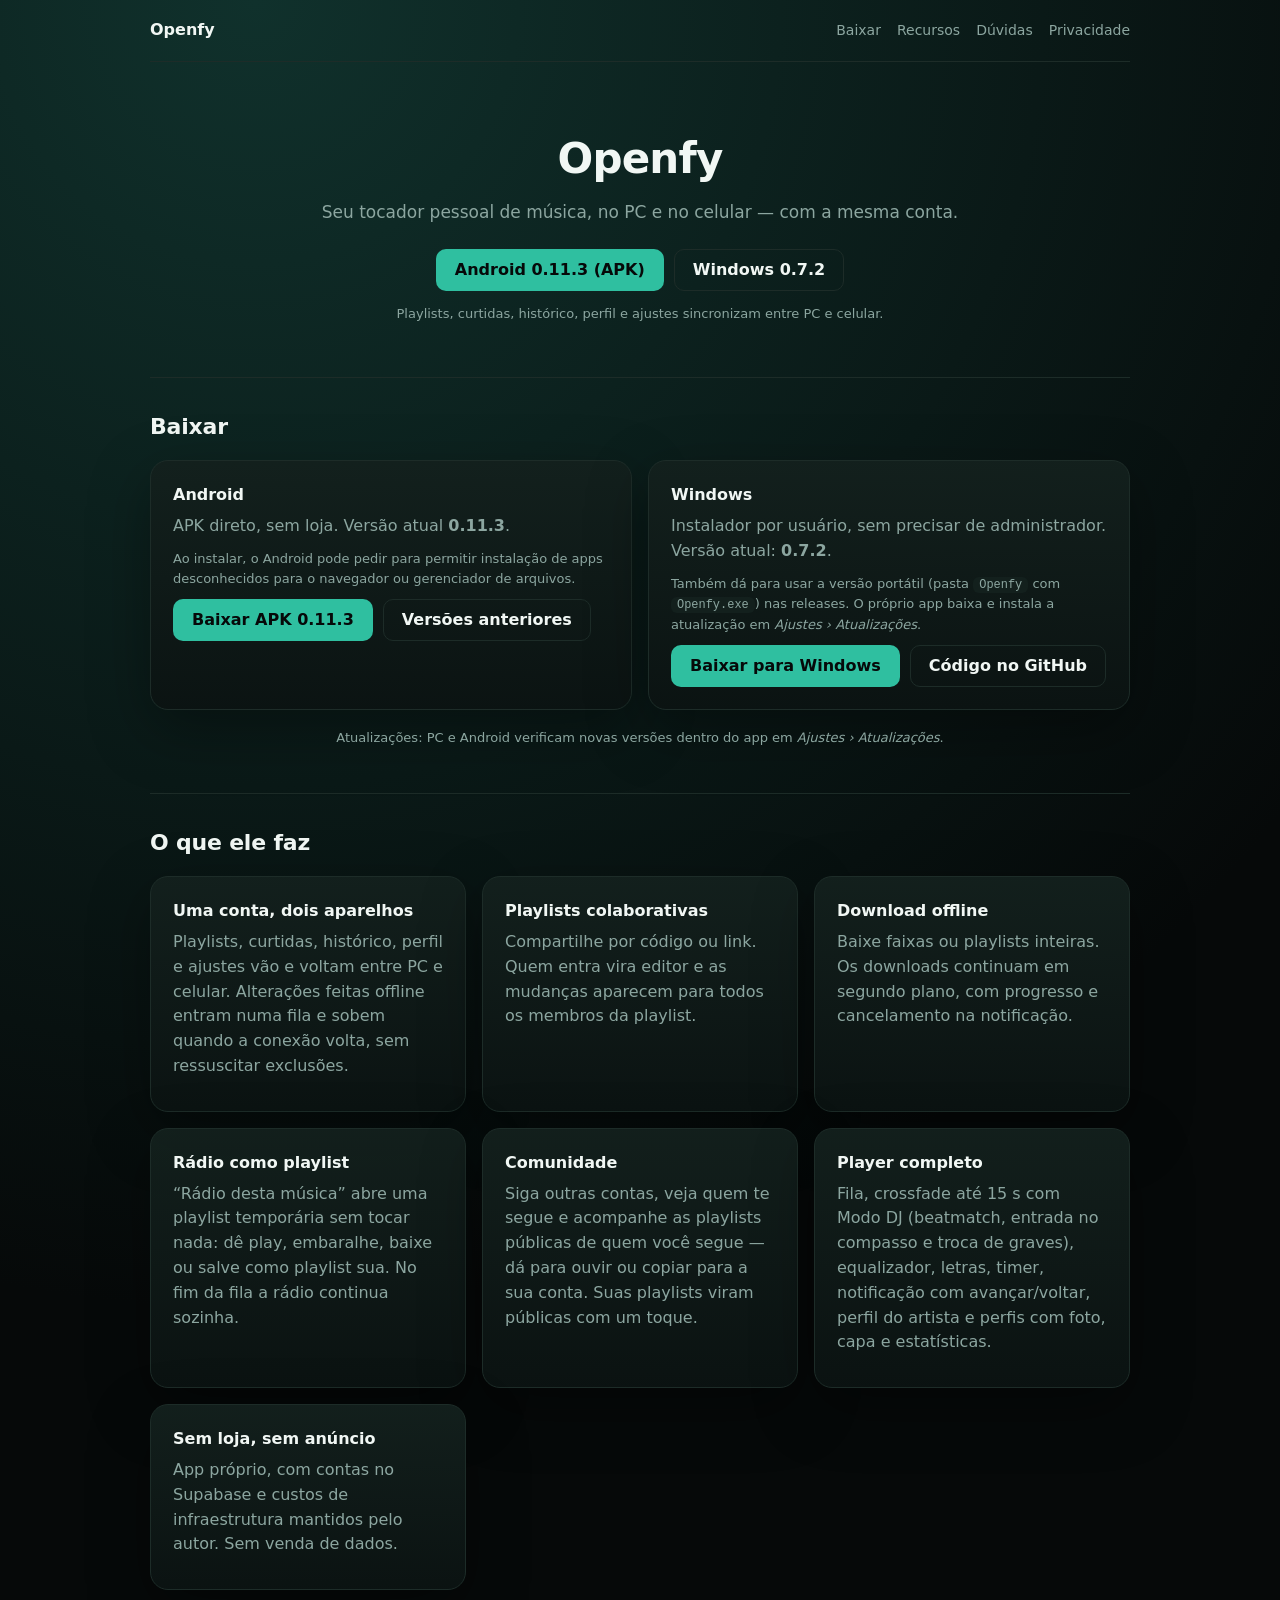
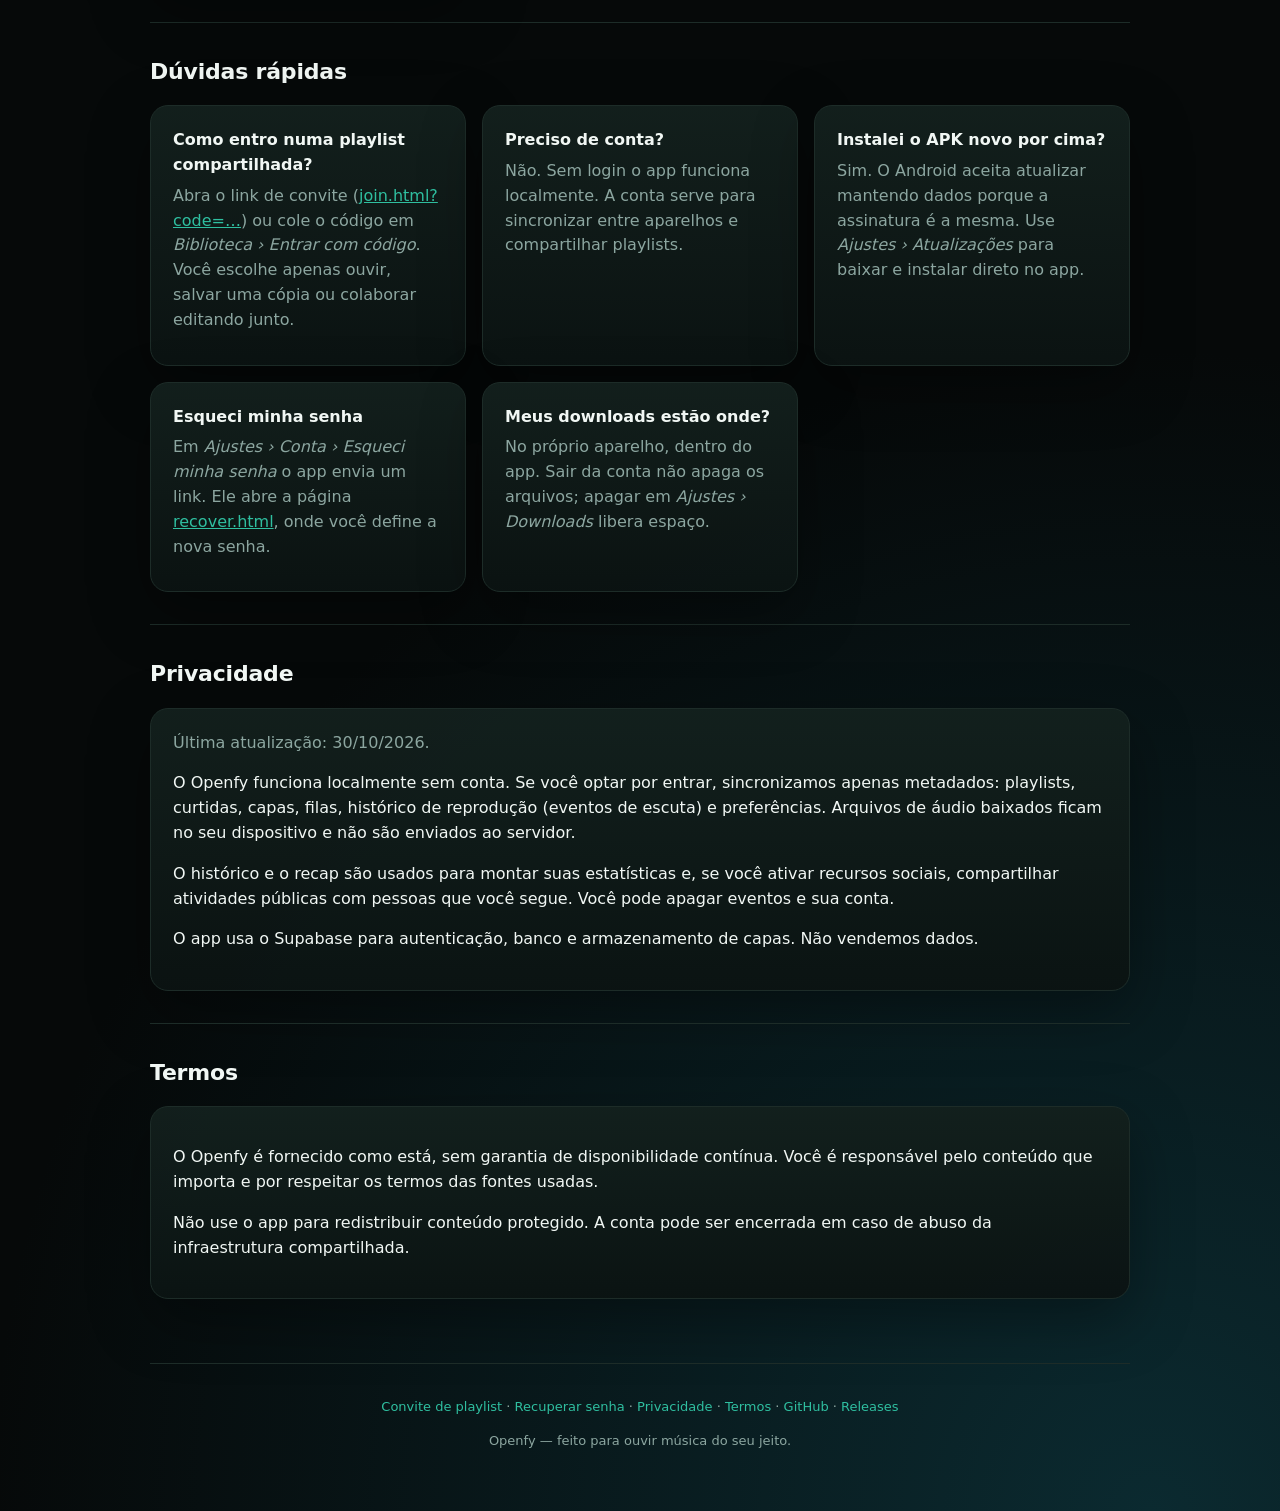
==== commit 86c61e07: "Desktop 0.7.2 e Android 0.11.3: radio com seed, compartilhamento com 3 modos, DJ suave, playback rob" ====
--- a/site/index.html
+++ b/site/index.html
@@ -27,8 +27,8 @@
       <h1>Openfy</h1>
       <p class="lead">Seu tocador pessoal de música, no PC e no celular — com a mesma conta.</p>
       <div class="actions">
-        <a class="button" href="downloads/Openfy-Android-0.11.2.apk" download>Android 0.11.2 (APK)</a>
-        <a class="button ghost" href="https://github.com/Leo-bsb/openfy/releases/tag/v0.7.1" target="_blank" rel="noopener">Windows 0.7.1</a>
+        <a class="button" href="downloads/Openfy-Android-0.11.3.apk" download>Android 0.11.3 (APK)</a>
+        <a class="button ghost" href="https://github.com/Leo-bsb/openfy/releases/tag/v0.7.2" target="_blank" rel="noopener">Windows 0.7.2</a>
       </div>
       <p class="small">Playlists, curtidas, histórico, perfil e ajustes sincronizam entre PC e celular.</p>
     </section>
@@ -38,19 +38,19 @@
       <div class="grid">
         <article class="card left">
           <h3>Android</h3>
-          <p class="muted">APK direto, sem loja. Versão atual <strong>0.11.2</strong>.</p>
+          <p class="muted">APK direto, sem loja. Versão atual <strong>0.11.3</strong>.</p>
           <p class="muted small">Ao instalar, o Android pode pedir para permitir instalação de apps desconhecidos para o navegador ou gerenciador de arquivos.</p>
           <div class="actions left">
-            <a class="button" href="downloads/Openfy-Android-0.11.2.apk" download>Baixar APK 0.11.2</a>
+            <a class="button" href="downloads/Openfy-Android-0.11.3.apk" download>Baixar APK 0.11.3</a>
             <a class="button ghost" href="https://github.com/Leo-bsb/openfy/releases" target="_blank" rel="noopener">Versões anteriores</a>
           </div>
         </article>
         <article class="card left">
           <h3>Windows</h3>
-          <p class="muted">Instalador por usuário, sem precisar de administrador. Versão atual: <strong>0.7.1</strong>.</p>
+          <p class="muted">Instalador por usuário, sem precisar de administrador. Versão atual: <strong>0.7.2</strong>.</p>
           <p class="muted small">Também dá para usar a versão portátil (pasta <code>Openfy</code> com <code>Openfy.exe</code>) nas releases. O próprio app baixa e instala a atualização em <em>Ajustes › Atualizações</em>.</p>
           <div class="actions left">
-            <a class="button" href="https://github.com/Leo-bsb/openfy/releases/tag/v0.7.1" target="_blank" rel="noopener">Baixar para Windows</a>
+            <a class="button" href="https://github.com/Leo-bsb/openfy/releases/tag/v0.7.2" target="_blank" rel="noopener">Baixar para Windows</a>
             <a class="button ghost" href="https://github.com/Leo-bsb/openfy" target="_blank" rel="noopener">Código no GitHub</a>
           </div>
         </article>
@@ -74,9 +74,10 @@
     <section id="duvidas" class="section">
       <h2>Dúvidas rápidas</h2>
       <div class="grid">
-        <article class="card left"><h3>Como entro numa playlist compartilhada?</h3><p class="muted">Abra o link de convite (<a href="join.html">join.html?code=…</a>) ou cole o código em <em>Suas playlists › ⋮ › Entrar com código</em>. Você entra como editor.</p></article>
+        <article class="card left"><h3>Como entro numa playlist compartilhada?</h3><p class="muted">Abra o link de convite (<a href="join.html">join.html?code=…</a>) ou cole o código em <em>Biblioteca › Entrar com código</em>. Você escolhe apenas ouvir, salvar uma cópia ou colaborar editando junto.</p></article>
         <article class="card left"><h3>Preciso de conta?</h3><p class="muted">Não. Sem login o app funciona localmente. A conta serve para sincronizar entre aparelhos e compartilhar playlists.</p></article>
         <article class="card left"><h3>Instalei o APK novo por cima?</h3><p class="muted">Sim. O Android aceita atualizar mantendo dados porque a assinatura é a mesma. Use <em>Ajustes › Atualizações</em> para baixar e instalar direto no app.</p></article>
+        <article class="card left"><h3>Esqueci minha senha</h3><p class="muted">Em <em>Ajustes › Conta › Esqueci minha senha</em> o app envia um link. Ele abre a página <a href="recover.html">recover.html</a>, onde você define a nova senha.</p></article>
         <article class="card left"><h3>Meus downloads estão onde?</h3><p class="muted">No próprio aparelho, dentro do app. Sair da conta não apaga os arquivos; apagar em <em>Ajustes › Downloads</em> libera espaço.</p></article>
       </div>
     </section>
@@ -103,6 +104,7 @@
   <footer>
     <p>
       <a href="join.html">Convite de playlist</a> ·
+      <a href="recover.html">Recuperar senha</a> ·
       <a href="privacy.html">Privacidade</a> ·
       <a href="terms.html">Termos</a> ·
       <a href="https://github.com/Leo-bsb/openfy" target="_blank" rel="noopener">GitHub</a> ·
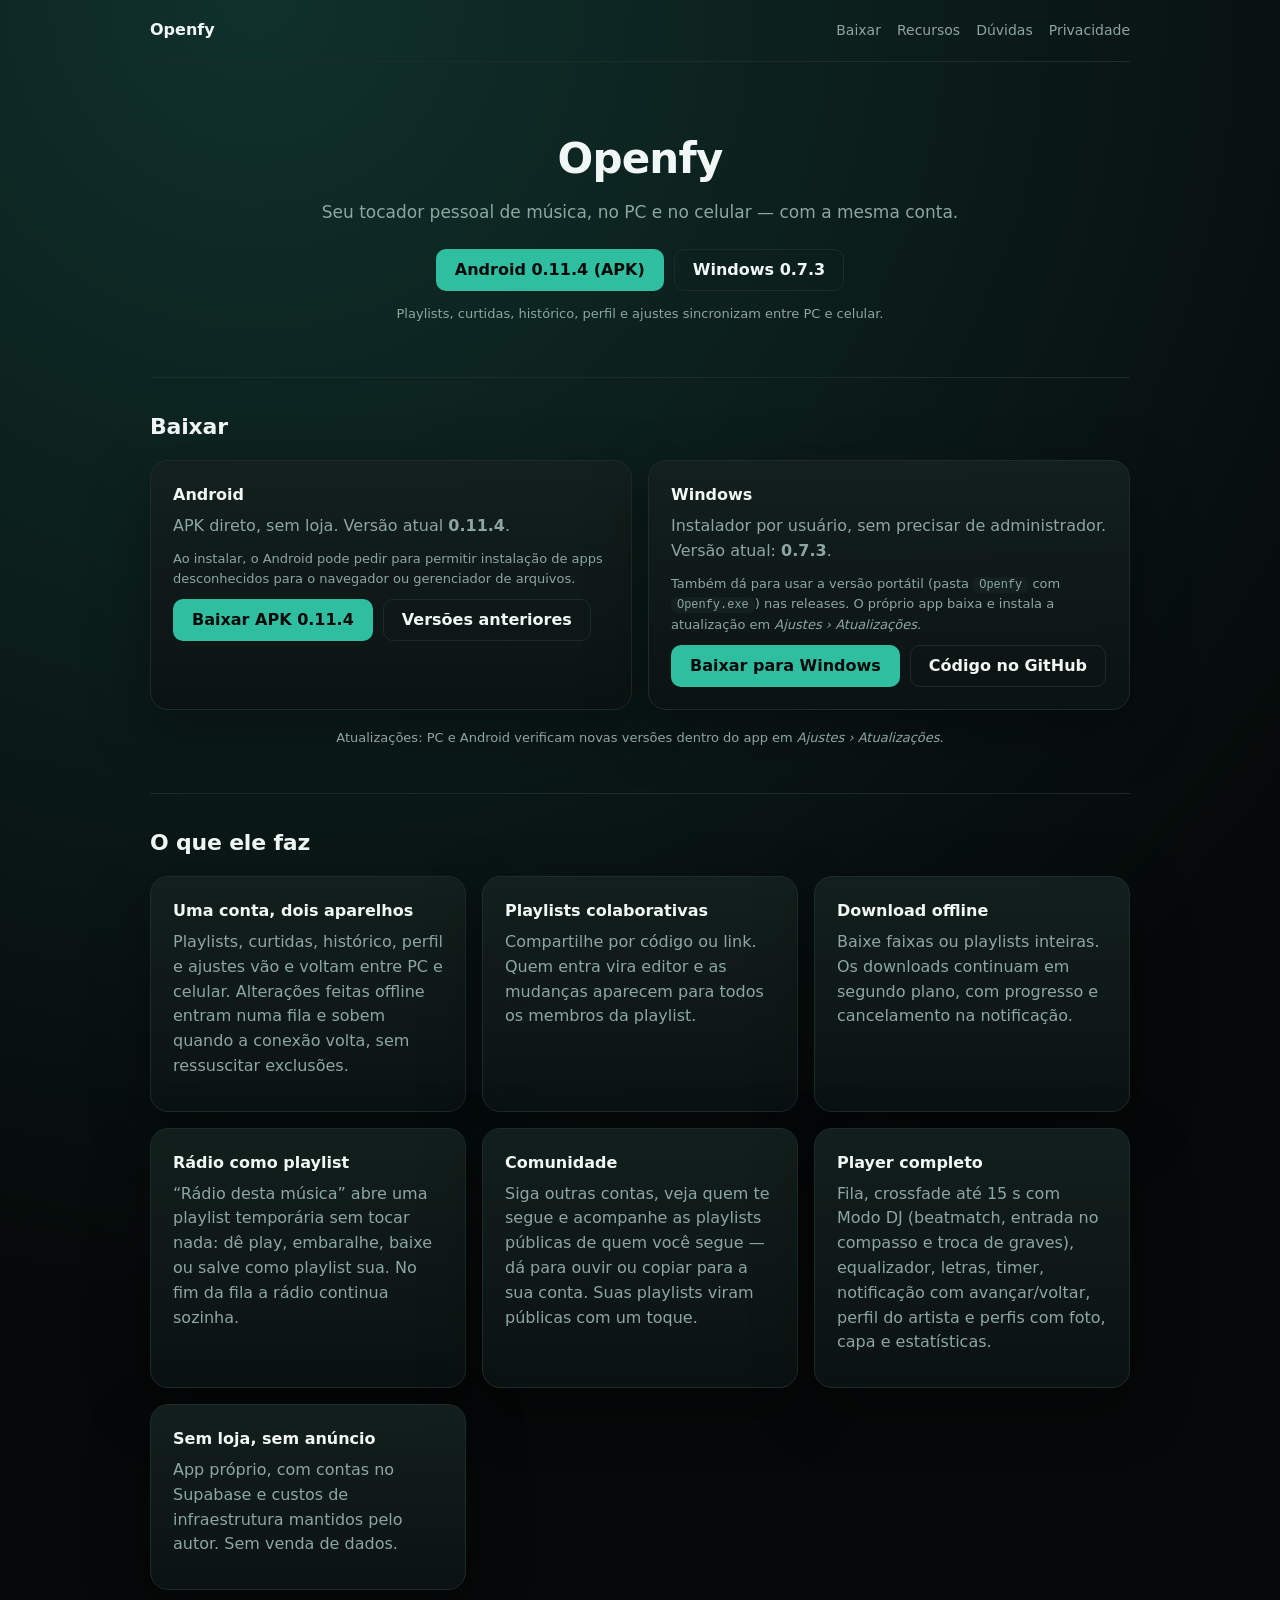
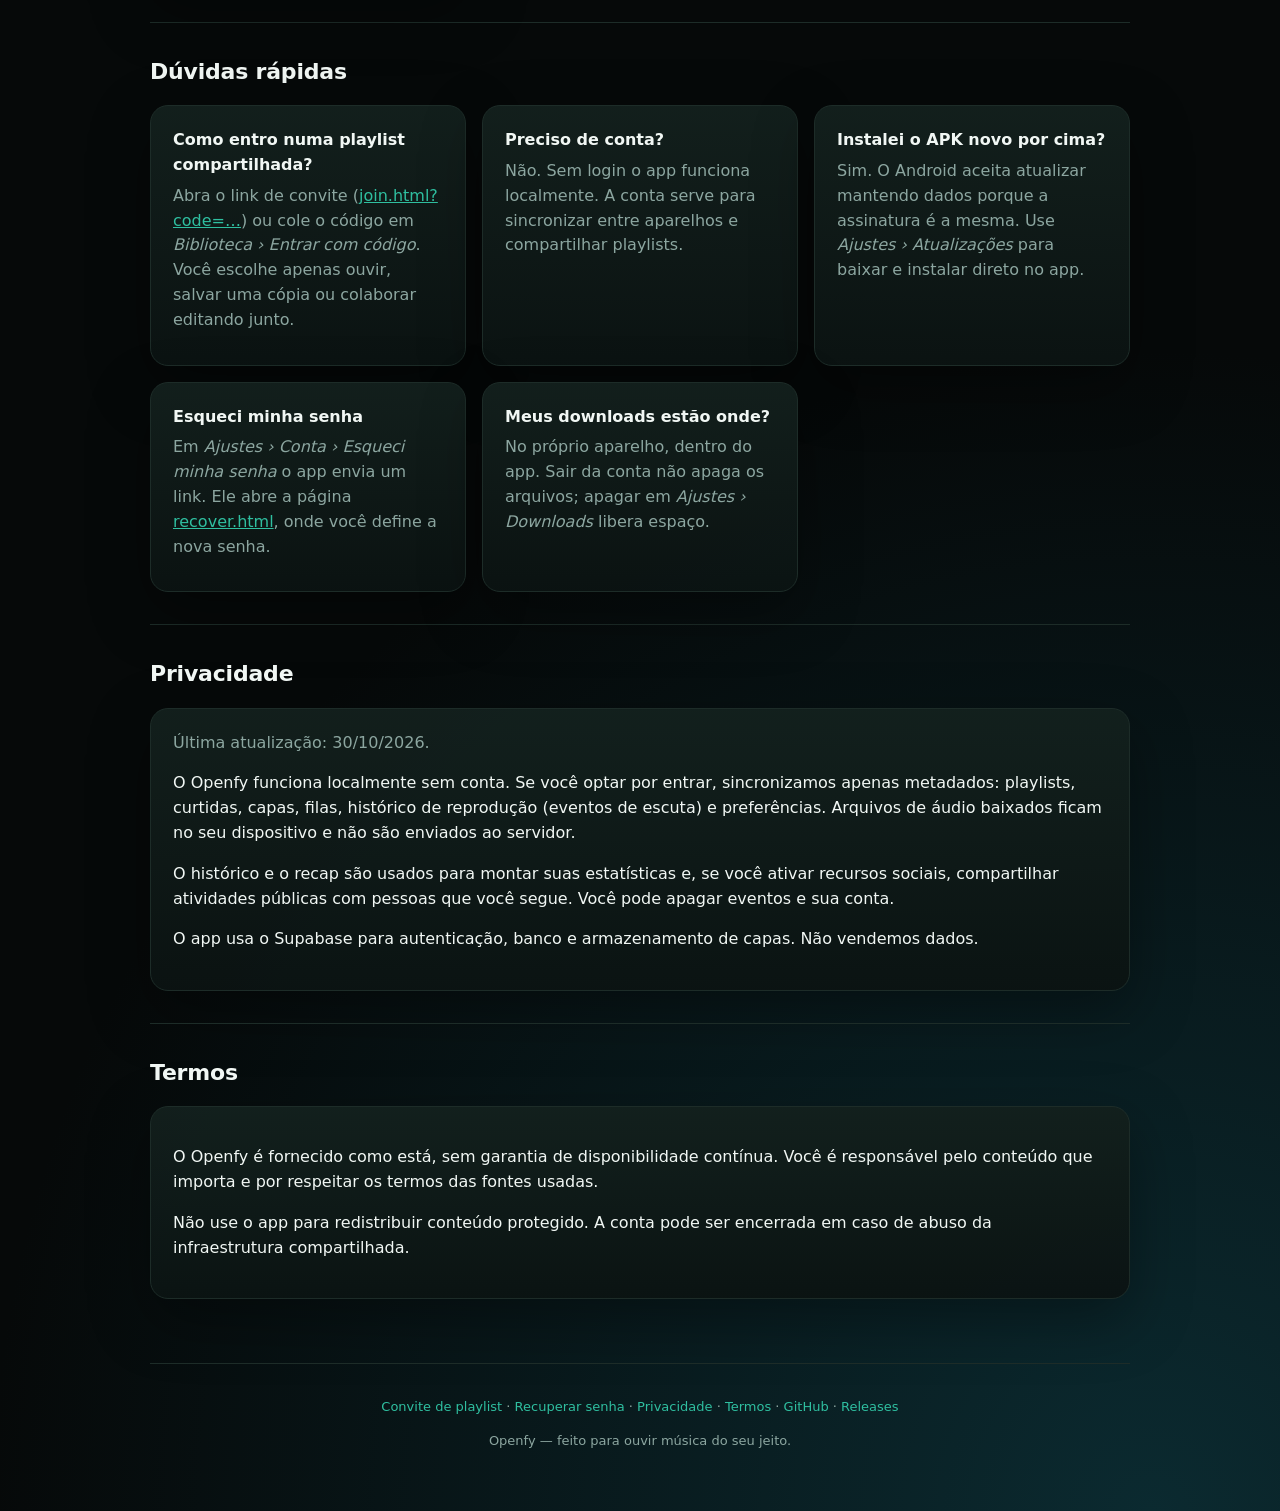
==== commit 5adc859c: "Desktop 0.7.3 e Android 0.11.4 Recap, sync mais leve, downloads com backoff, player estavel e reduca" ====
--- a/site/index.html
+++ b/site/index.html
@@ -27,8 +27,8 @@
       <h1>Openfy</h1>
       <p class="lead">Seu tocador pessoal de música, no PC e no celular — com a mesma conta.</p>
       <div class="actions">
-        <a class="button" href="downloads/Openfy-Android-0.11.3.apk" download>Android 0.11.3 (APK)</a>
-        <a class="button ghost" href="https://github.com/Leo-bsb/openfy/releases/tag/v0.7.2" target="_blank" rel="noopener">Windows 0.7.2</a>
+        <a class="button" href="downloads/Openfy-Android-0.11.4.apk" download>Android 0.11.4 (APK)</a>
+        <a class="button ghost" href="https://github.com/Leo-bsb/openfy/releases/tag/v0.7.3" target="_blank" rel="noopener">Windows 0.7.3</a>
       </div>
       <p class="small">Playlists, curtidas, histórico, perfil e ajustes sincronizam entre PC e celular.</p>
     </section>
@@ -38,19 +38,19 @@
       <div class="grid">
         <article class="card left">
           <h3>Android</h3>
-          <p class="muted">APK direto, sem loja. Versão atual <strong>0.11.3</strong>.</p>
+          <p class="muted">APK direto, sem loja. Versão atual <strong>0.11.4</strong>.</p>
           <p class="muted small">Ao instalar, o Android pode pedir para permitir instalação de apps desconhecidos para o navegador ou gerenciador de arquivos.</p>
           <div class="actions left">
-            <a class="button" href="downloads/Openfy-Android-0.11.3.apk" download>Baixar APK 0.11.3</a>
+            <a class="button" href="downloads/Openfy-Android-0.11.4.apk" download>Baixar APK 0.11.4</a>
             <a class="button ghost" href="https://github.com/Leo-bsb/openfy/releases" target="_blank" rel="noopener">Versões anteriores</a>
           </div>
         </article>
         <article class="card left">
           <h3>Windows</h3>
-          <p class="muted">Instalador por usuário, sem precisar de administrador. Versão atual: <strong>0.7.2</strong>.</p>
+          <p class="muted">Instalador por usuário, sem precisar de administrador. Versão atual: <strong>0.7.3</strong>.</p>
           <p class="muted small">Também dá para usar a versão portátil (pasta <code>Openfy</code> com <code>Openfy.exe</code>) nas releases. O próprio app baixa e instala a atualização em <em>Ajustes › Atualizações</em>.</p>
           <div class="actions left">
-            <a class="button" href="https://github.com/Leo-bsb/openfy/releases/tag/v0.7.2" target="_blank" rel="noopener">Baixar para Windows</a>
+            <a class="button" href="https://github.com/Leo-bsb/openfy/releases/tag/v0.7.3" target="_blank" rel="noopener">Baixar para Windows</a>
             <a class="button ghost" href="https://github.com/Leo-bsb/openfy" target="_blank" rel="noopener">Código no GitHub</a>
           </div>
         </article>
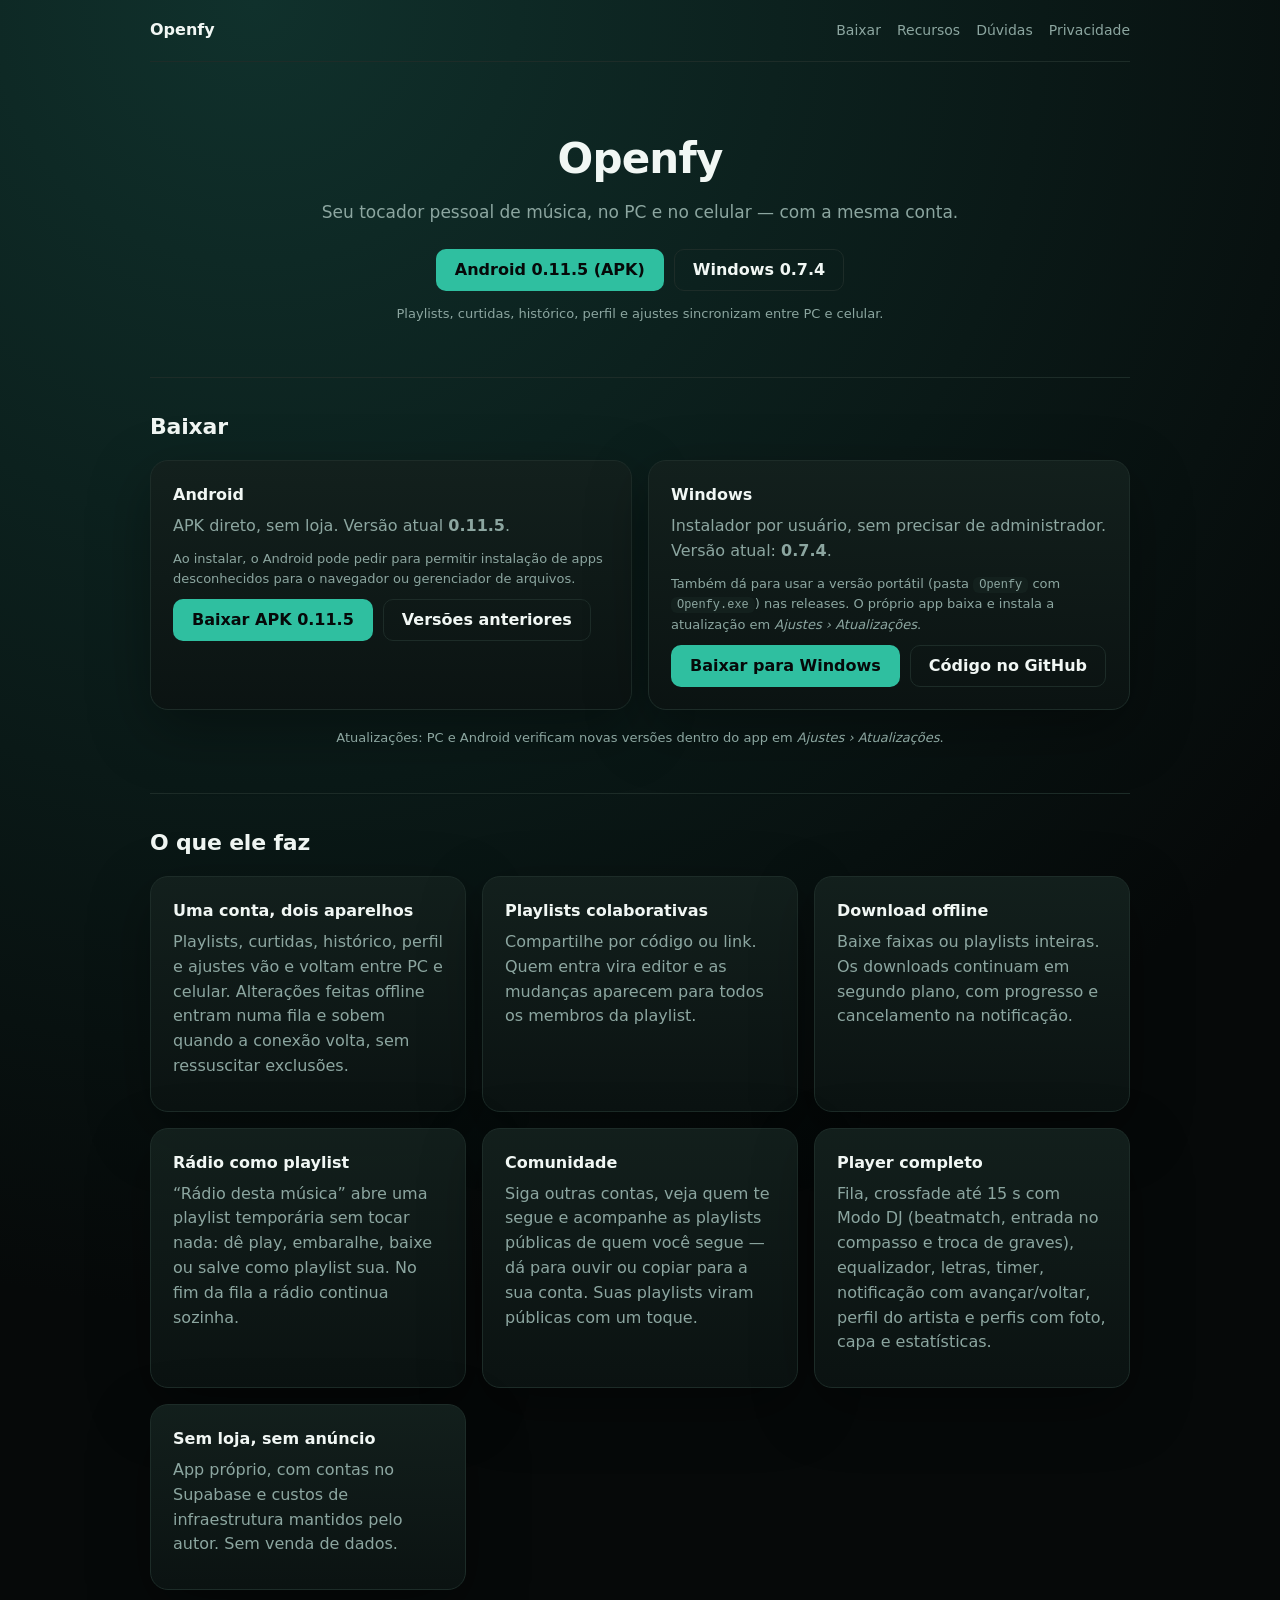
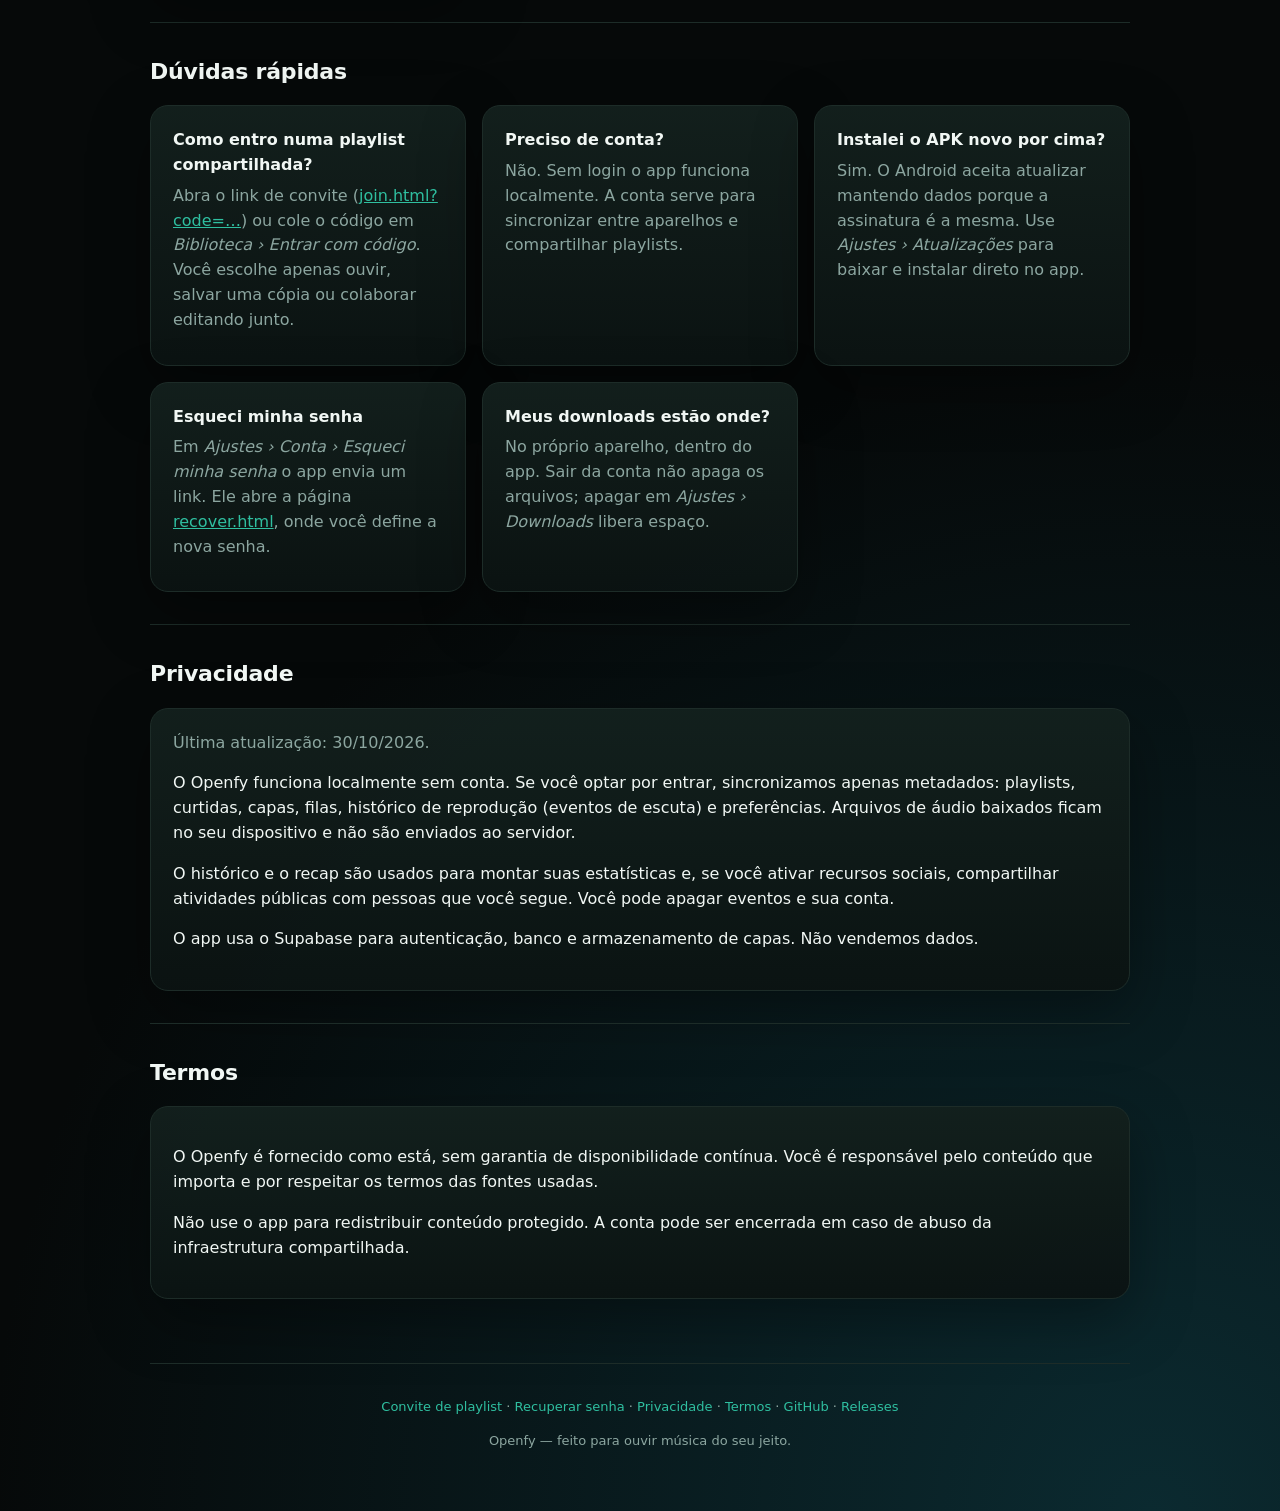
==== commit b433d44a: "Spotify OAuth (PKCE) e importacao sem teto; Desktop 0.7.4 e Android 0.11.5" ====
--- a/site/index.html
+++ b/site/index.html
@@ -27,8 +27,8 @@
       <h1>Openfy</h1>
       <p class="lead">Seu tocador pessoal de música, no PC e no celular — com a mesma conta.</p>
       <div class="actions">
-        <a class="button" href="downloads/Openfy-Android-0.11.4.apk" download>Android 0.11.4 (APK)</a>
-        <a class="button ghost" href="https://github.com/Leo-bsb/openfy/releases/tag/v0.7.3" target="_blank" rel="noopener">Windows 0.7.3</a>
+        <a class="button" href="downloads/Openfy-Android-0.11.5.apk" download>Android 0.11.5 (APK)</a>
+        <a class="button ghost" href="https://github.com/Leo-bsb/openfy/releases/tag/v0.7.4" target="_blank" rel="noopener">Windows 0.7.4</a>
       </div>
       <p class="small">Playlists, curtidas, histórico, perfil e ajustes sincronizam entre PC e celular.</p>
     </section>
@@ -38,19 +38,19 @@
       <div class="grid">
         <article class="card left">
           <h3>Android</h3>
-          <p class="muted">APK direto, sem loja. Versão atual <strong>0.11.4</strong>.</p>
+          <p class="muted">APK direto, sem loja. Versão atual <strong>0.11.5</strong>.</p>
           <p class="muted small">Ao instalar, o Android pode pedir para permitir instalação de apps desconhecidos para o navegador ou gerenciador de arquivos.</p>
           <div class="actions left">
-            <a class="button" href="downloads/Openfy-Android-0.11.4.apk" download>Baixar APK 0.11.4</a>
+            <a class="button" href="downloads/Openfy-Android-0.11.5.apk" download>Baixar APK 0.11.5</a>
             <a class="button ghost" href="https://github.com/Leo-bsb/openfy/releases" target="_blank" rel="noopener">Versões anteriores</a>
           </div>
         </article>
         <article class="card left">
           <h3>Windows</h3>
-          <p class="muted">Instalador por usuário, sem precisar de administrador. Versão atual: <strong>0.7.3</strong>.</p>
+          <p class="muted">Instalador por usuário, sem precisar de administrador. Versão atual: <strong>0.7.4</strong>.</p>
           <p class="muted small">Também dá para usar a versão portátil (pasta <code>Openfy</code> com <code>Openfy.exe</code>) nas releases. O próprio app baixa e instala a atualização em <em>Ajustes › Atualizações</em>.</p>
           <div class="actions left">
-            <a class="button" href="https://github.com/Leo-bsb/openfy/releases/tag/v0.7.3" target="_blank" rel="noopener">Baixar para Windows</a>
+            <a class="button" href="https://github.com/Leo-bsb/openfy/releases/tag/v0.7.4" target="_blank" rel="noopener">Baixar para Windows</a>
             <a class="button ghost" href="https://github.com/Leo-bsb/openfy" target="_blank" rel="noopener">Código no GitHub</a>
           </div>
         </article>
